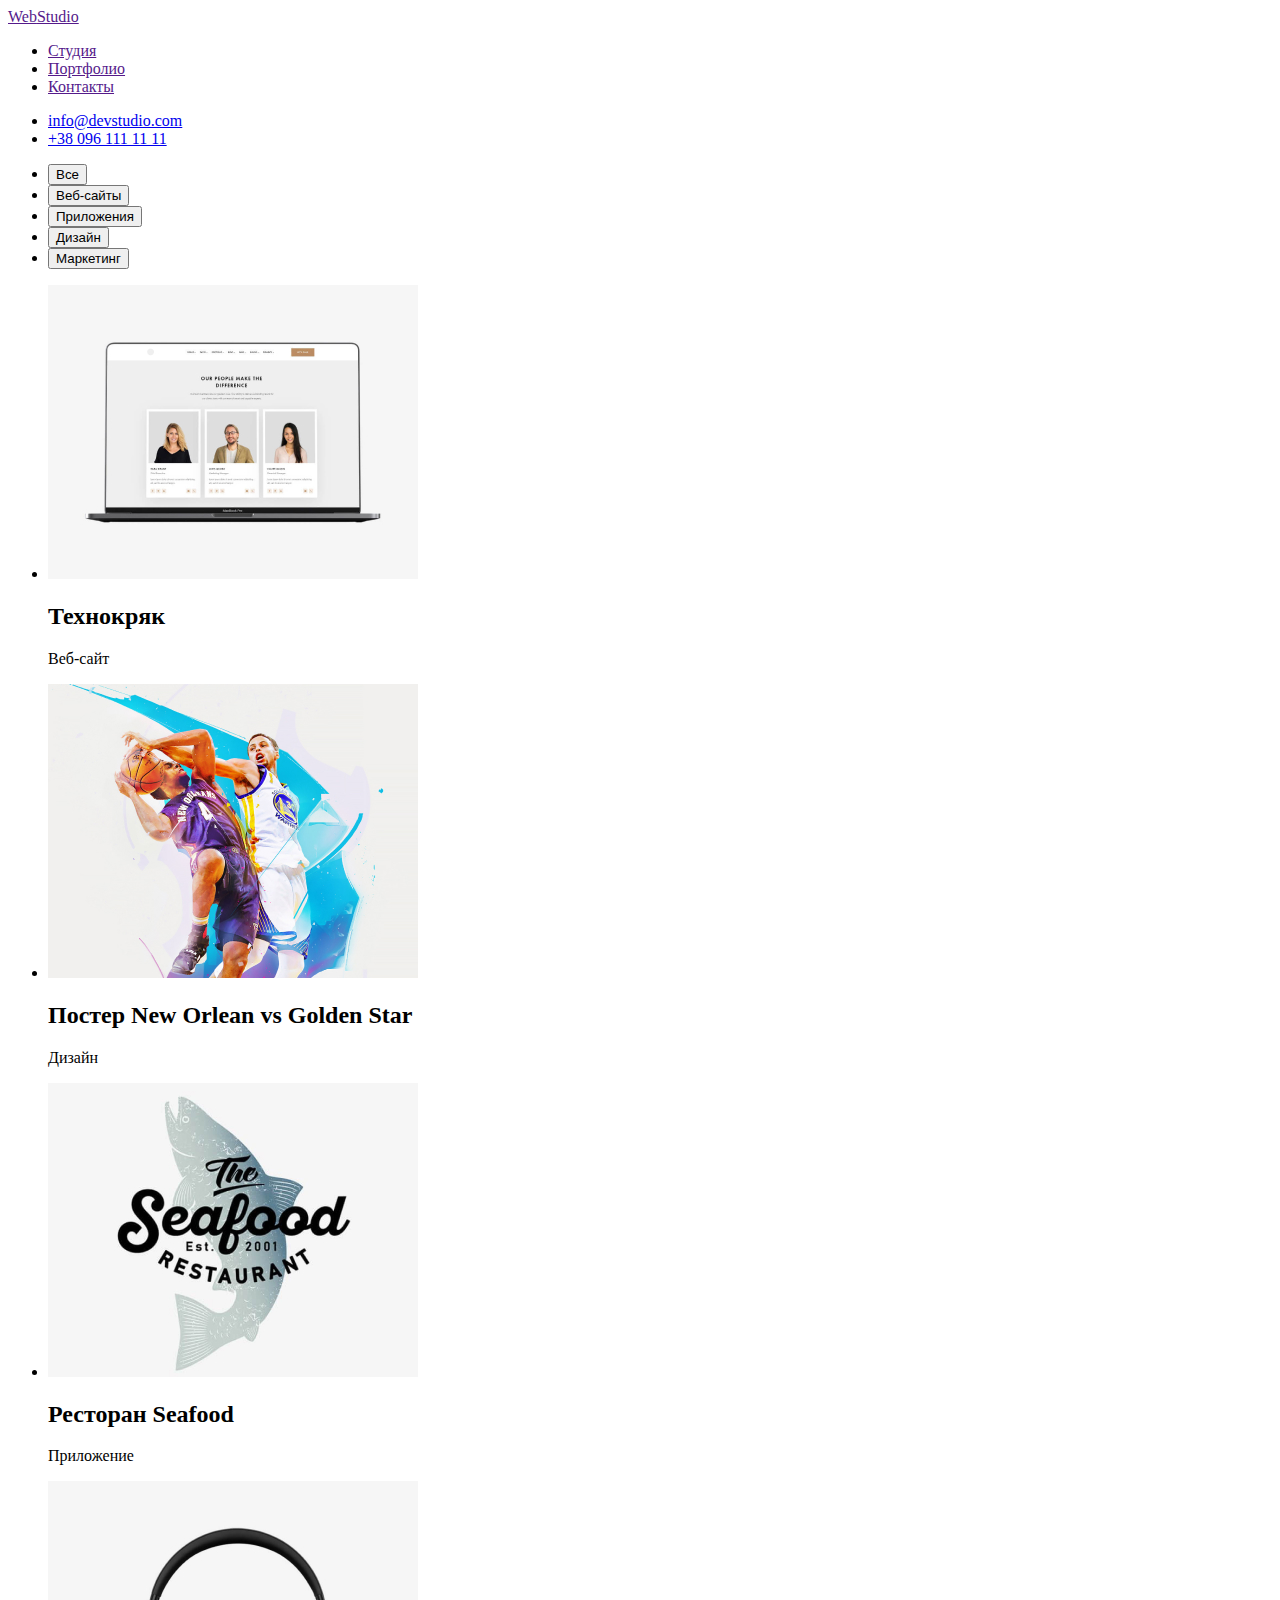
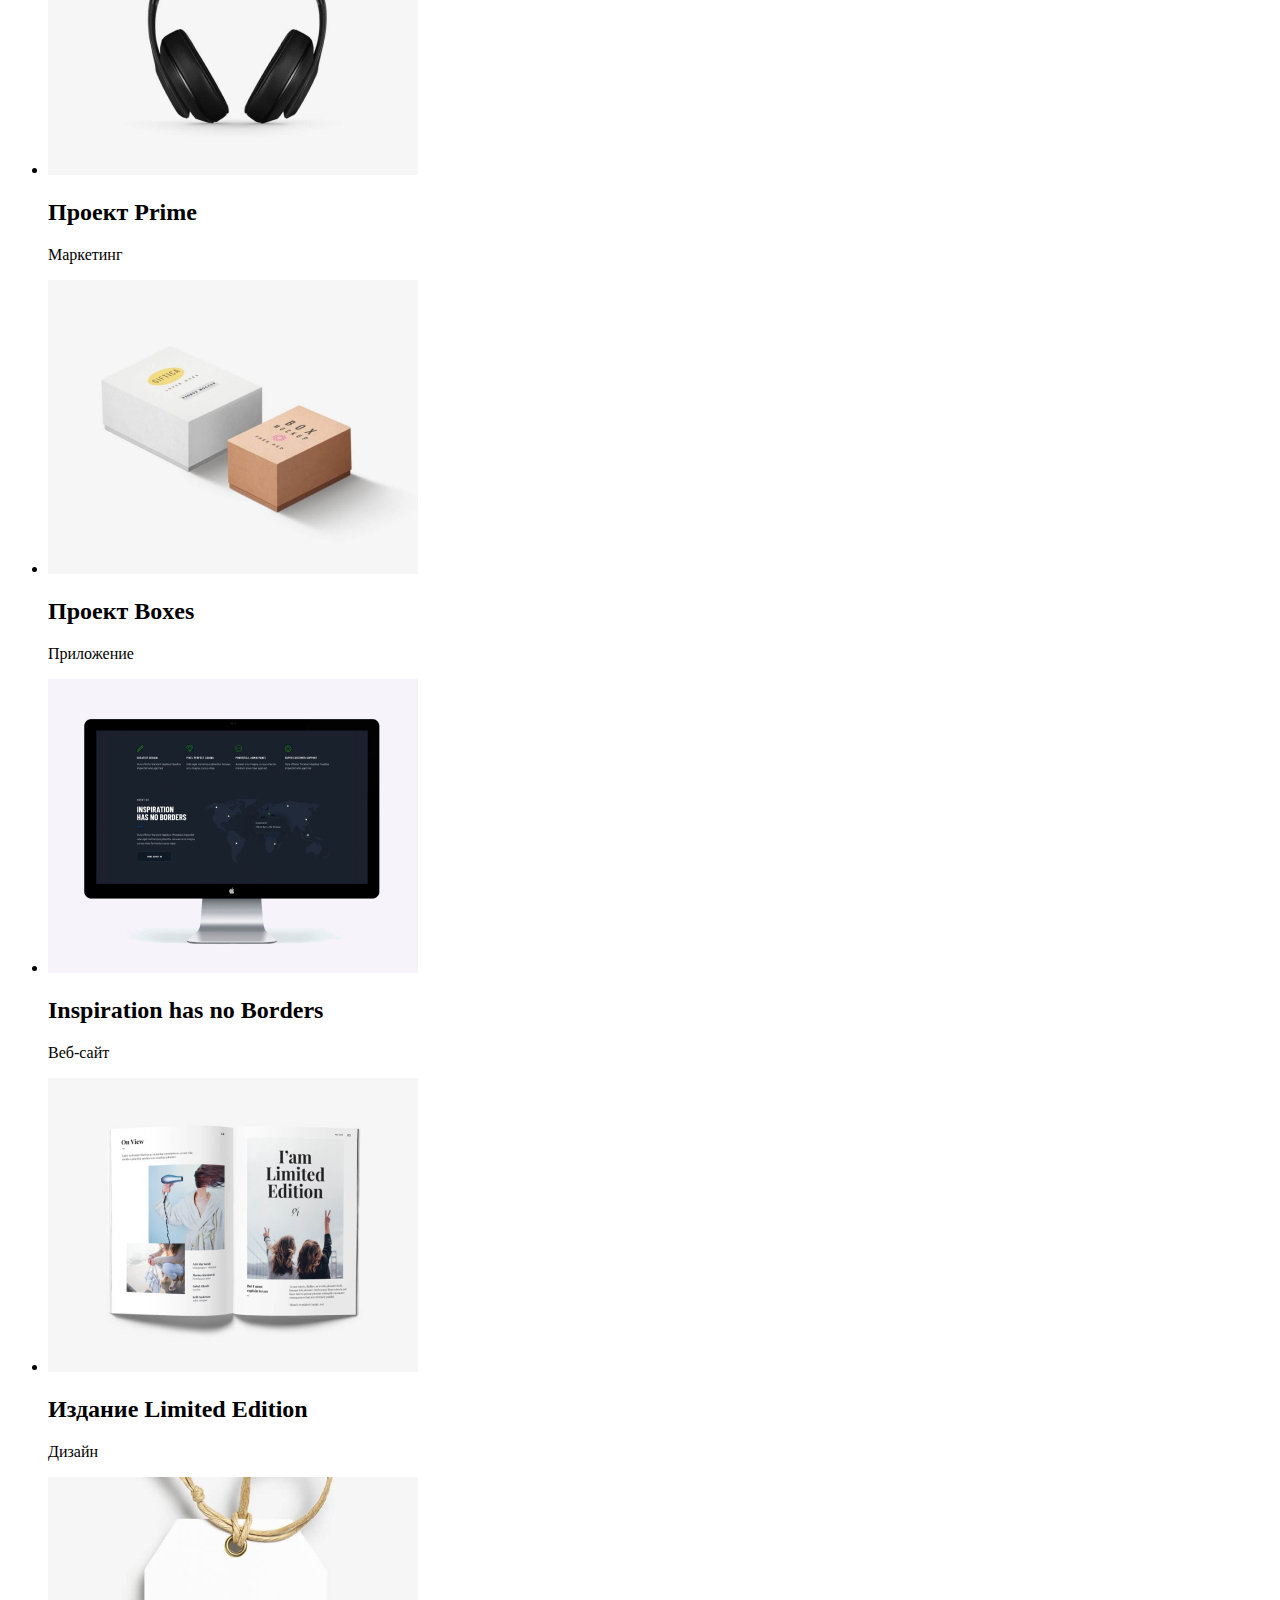
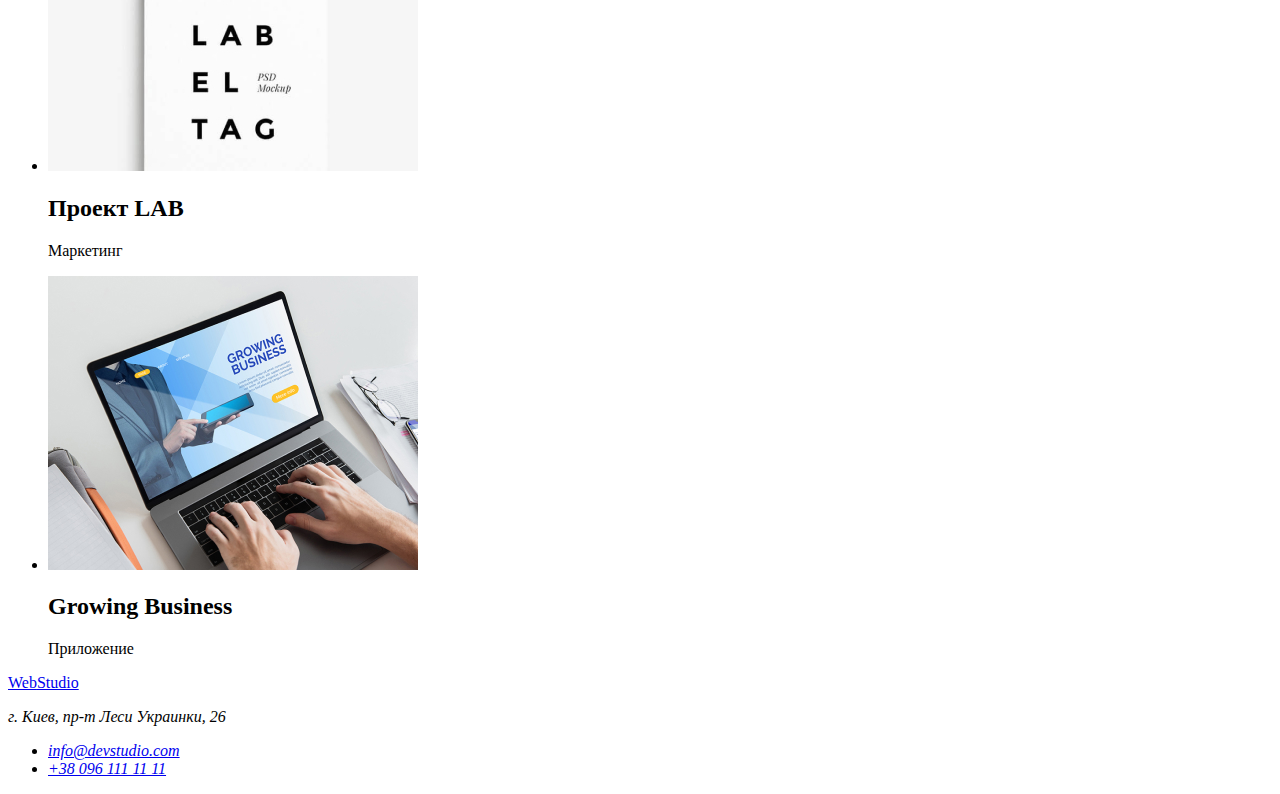
==== portfolio.html @ 60ad61e2 "first" ====
<!DOCTYPE html>
<html lang="en">
<head>
    <meta charset="UTF-8">
    <meta http-equiv="X-UA-Compatible" content="IE=edge">
    <meta name="viewport" content="width=device-width, initial-scale=1.0">
    <title>Document</title>
</head>
<main>
    <a class="logotype" href=""><span class="logotype-letters">Web</span>Studio</a>

    <!--Navigation panel-->
    <nav>
        <ul class="nav-list">
            <li><a class="stuio" href="">Студия</a></li>
            <li><a class="portfolio" href="">Портфолио</a></li>
            <li><a class="contacts" href="">Контакты</a></li>
        </ul>
    </nav>
        
        <ul>
            <li>
                 <a href="mailto:info@devstudio.com">info@devstudio.com</a>
            </li>
            <li>
                 <a href="tel:+380961111111">+38 096 111 11 11</a>
            </li>
        </ul>

        <section>
            <ul>
                <li>
                    <button type="button">Все</button>
                </li>

                <li>
                    <button type="button">Веб-сайты</button>
                </li>

                <li>
                    <button type="button">Приложения</button>
                </li>

                <li>
                    <button type="button">Дизайн</button>
                </li>

                <li>
                    <button type="button">Маркетинг</button>
                </li>
            </ul>
        </section>

        <section>
            <ul>
               <li>
                    <img src="./imiges/img.jpg" alt="" width="" >
                    <h2>Технокряк</h2>
                    <p>Веб-сайт</p>
               </li>
               <li>
                    <img src="./imiges/basketball.jpg" alt="" width="">
                    <h2>Постер New Orlean vs Golden Star</h2>
                    <p>Дизайн</p>
                </li>

                <li>
                    <img src="./imiges/seafood.jpg" alt="" width="">
                    <h2>Ресторан Seafood</h2>
                    <p>Приложение</p>
               </li>

               <li>
                    <img src="./imiges/prime.jpg" alt="" width="">
                    <h2>Проект Prime</h2>
                    <p>Маркетинг</p>
                </li>

                <li>
                    <img src="./imiges/boxes.jpg" alt="" width="">
                    <h2>Проект Boxes</h2>
                    <p>Приложение</p>
                </li>

                <li>
                    <img src="./imiges/no-borders.jpg" alt="" width="">
                    <h2>Inspiration has no Borders</h2>
                    <p>Веб-сайт</p>
                </li>

                <li>
                    <img src="./imiges/book.jpg" alt="" width="">
                    <h2>Издание Limited Edition</h2>
                    <p>Дизайн</p>
                </li>

                <li>
                    <img src="./imiges/lab.jpg" alt="" width="">
                    <h2>Проект LAB</h2>
                    <p>Маркетинг</p>
                </li>

                <li>
                    <img src="./imiges/notebook.jpg" alt="" width="">
                    <h2>Growing Business</h2>
                    <p>Приложение</p>
                </li>
            </ul>
        </section>
</main>
<footer>
    <a class="logotype" href="./Index.html"><span class="logotype-letters">Web</span>Studio</a>

    <address>
        <p> г. Киев, пр-т Леси Украинки, 26</p>
            
        <ul>
            <li> 
                <a href="mailto:info@devstudio.com">info@devstudio.com</a>
            </li>
            <li>
                <a href="tel:+380961111111">+38 096 111 11 11</a>
            </li>
        </ul>
    </address>
</footer>
</html>
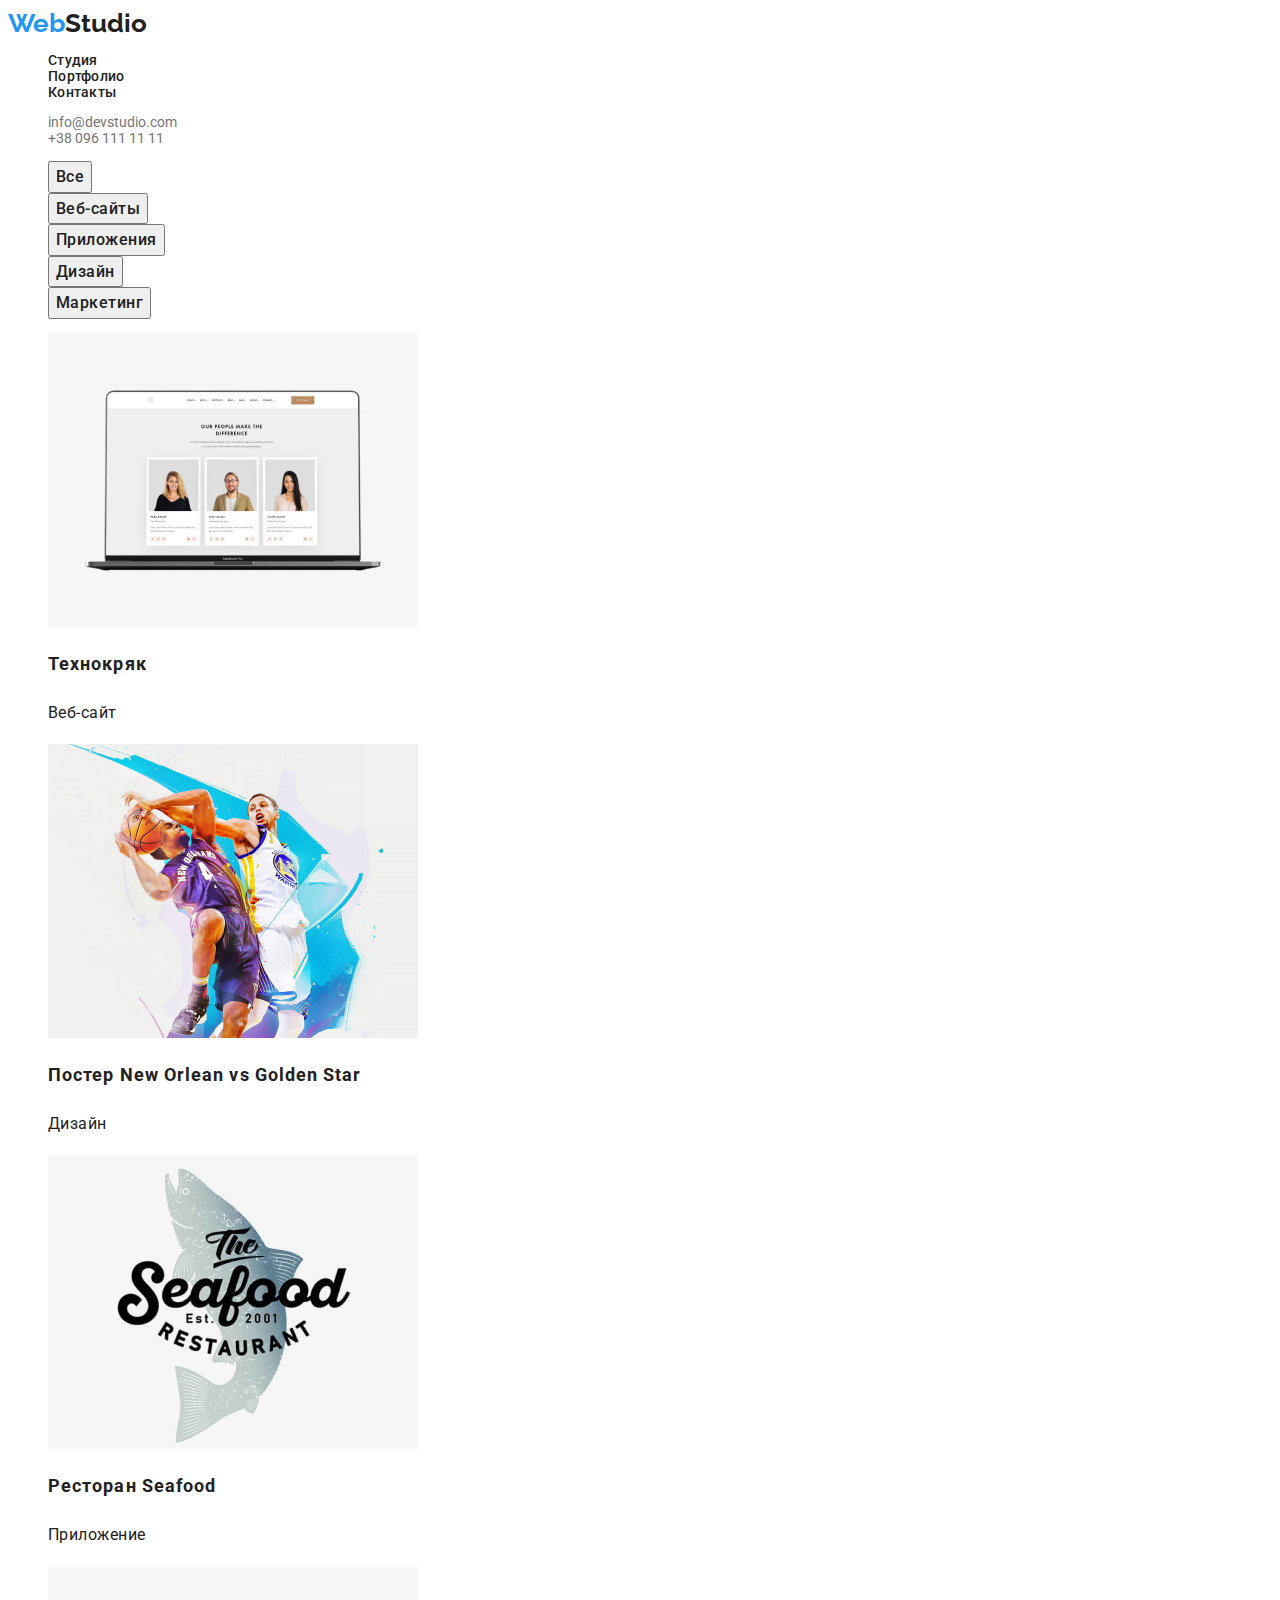
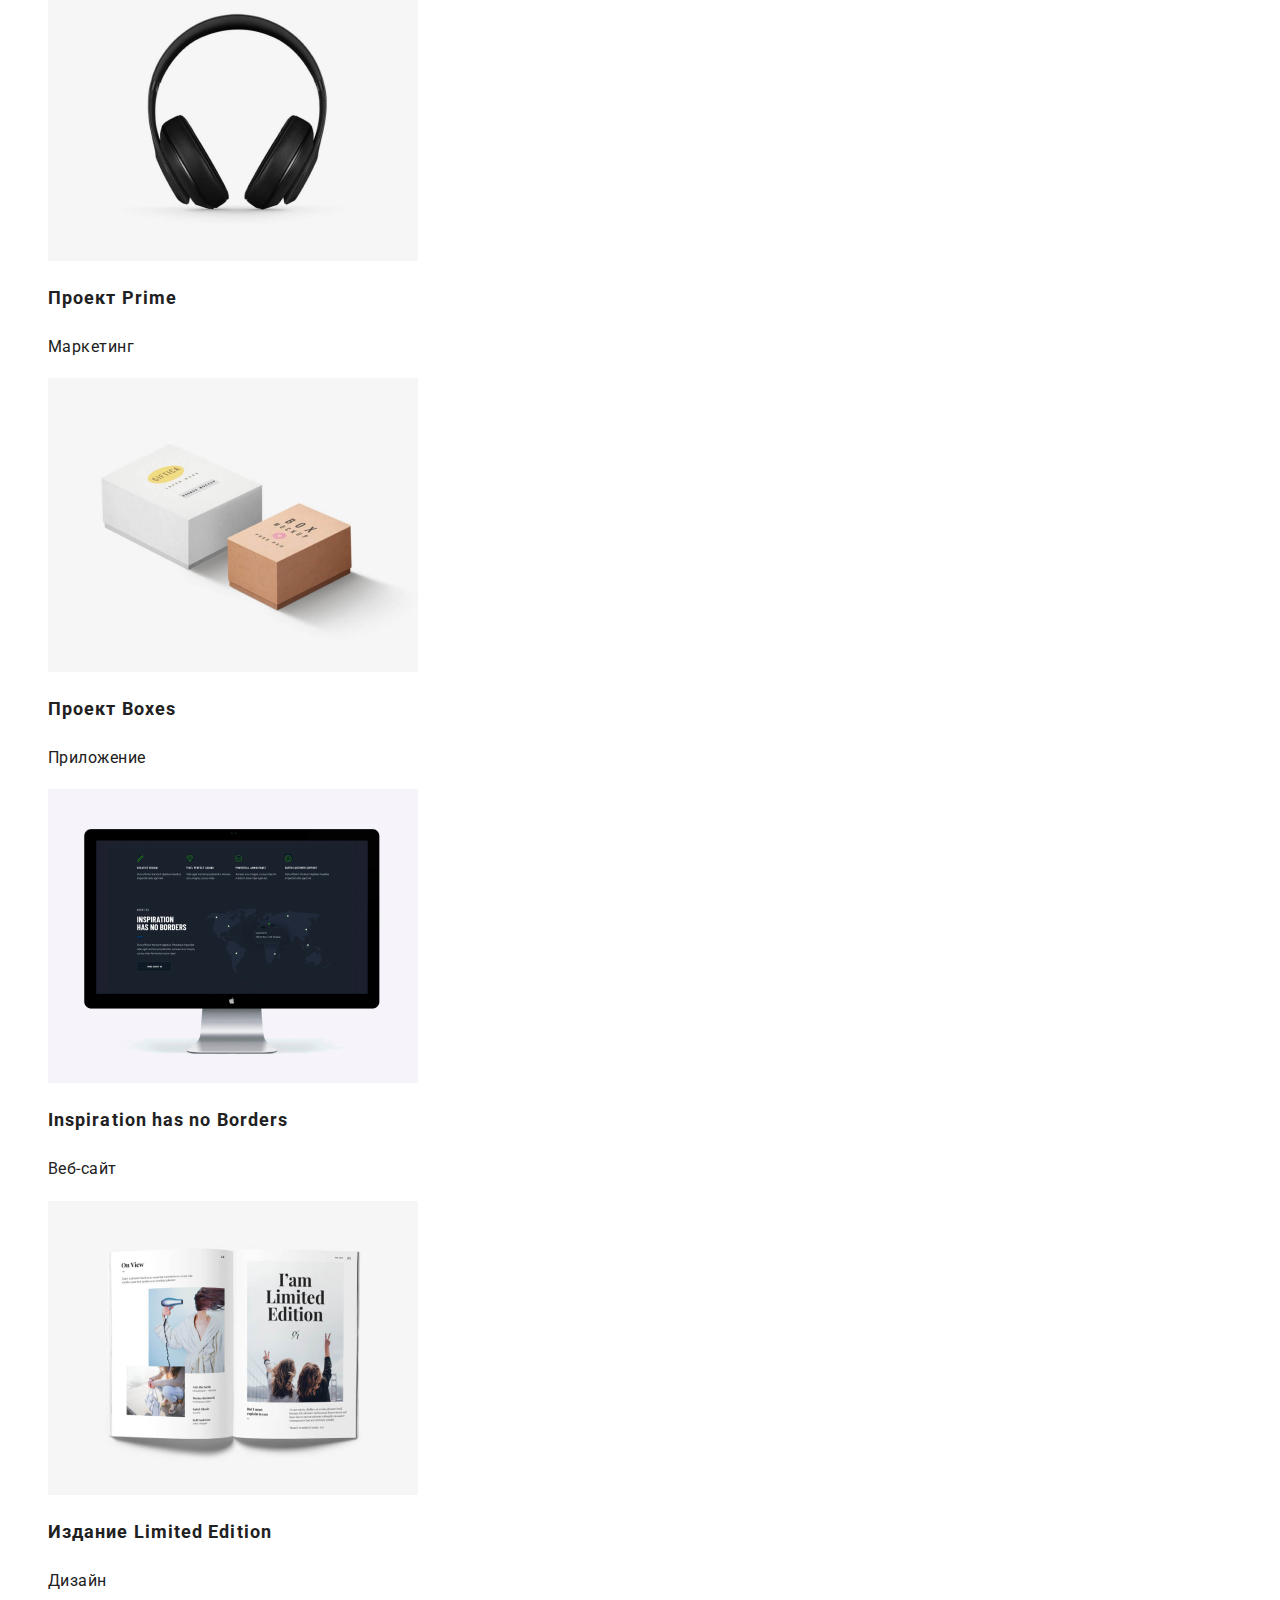
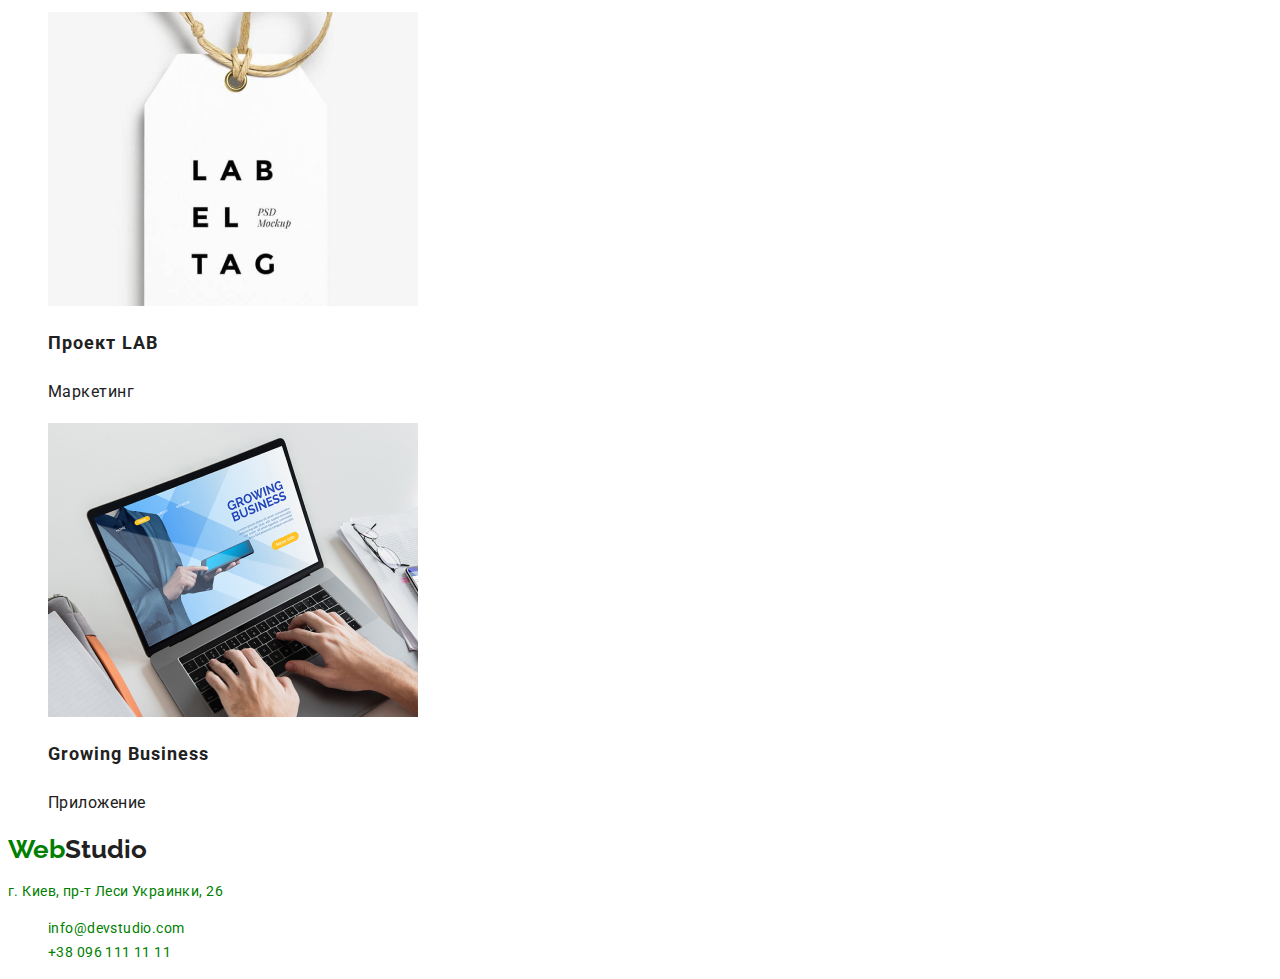
==== commit cd009dcb: "first" ====
--- a/portfolio.html
+++ b/portfolio.html
@@ -5,103 +5,114 @@
     <meta http-equiv="X-UA-Compatible" content="IE=edge">
     <meta name="viewport" content="width=device-width, initial-scale=1.0">
     <title>Document</title>
+    <link rel="preconnect" href="https://fonts.googleapis.com">
+    <link rel="preconnect" href="https://fonts.gstatic.com" crossorigin>
+    <link
+        href="https://fonts.googleapis.com/css2?family=Festive&family=Raleway:wght@700&family=Roboto:wght@400;500;900&display=swap"
+        rel="stylesheet">
+    <link rel="stylesheet" href="./css/styles.css">
 </head>
-<main>
-    <a class="logotype" href=""><span class="logotype-letters">Web</span>Studio</a>
-
-    <!--Navigation panel-->
-    <nav>
-        <ul class="nav-list">
-            <li><a class="stuio" href="">Студия</a></li>
-            <li><a class="portfolio" href="">Портфолио</a></li>
-            <li><a class="contacts" href="">Контакты</a></li>
-        </ul>
-    </nav>
-        
-        <ul>
+<body>
+    <header>
+    
+        <a class="logo-title link" href=""><span class="logo-letters-up">Web</span>Studio</a>
+    
+        <!--Navigation panel-->
+        <nav class="nav-list">
+            <ul class="list">
+                <li><a class="stuio link " href="./index.html">Студия</a></li>
+                <li><a class="portfolio link" href="./portfolio.html">Портфолио</a></li>
+                <li><a class="contacts link" href="">Контакты</a></li>
+            </ul>
+        </nav>
+    
+        <ul class="nav-link list">
             <li>
-                 <a href="mailto:info@devstudio.com">info@devstudio.com</a>
+                <a class="link" href="mailto:info@devstudio.com">info@devstudio.com</a>
             </li>
             <li>
-                 <a href="tel:+380961111111">+38 096 111 11 11</a>
+                <a class="link" href="tel:+380961111111">+38 096 111 11 11</a>
             </li>
         </ul>
+    
+    </header>
+<main>
 
-        <section>
-            <ul>
+        <section class="portfolio-button-list">
+            <ul class="list">
                 <li>
-                    <button type="button">Все</button>
+                    <button type="button" class="button">Все</button>
                 </li>
 
                 <li>
-                    <button type="button">Веб-сайты</button>
+                    <button type="button" class="button">Веб-сайты</button>
                 </li>
 
                 <li>
-                    <button type="button">Приложения</button>
+                    <button type="button" class="button">Приложения</button>
                 </li>
 
                 <li>
-                    <button type="button">Дизайн</button>
+                    <button type="button" class="button">Дизайн</button>
                 </li>
 
                 <li>
-                    <button type="button">Маркетинг</button>
+                    <button type="button" class="button">Маркетинг</button>
                 </li>
             </ul>
         </section>
 
-        <section>
-            <ul>
+        <section class="filter-section">
+            <ul class="list">
                <li>
-                    <img src="./imiges/img.jpg" alt="" width="" >
+                    <img src="./imiges/img.jpg" alt="страница сайта" width="370" >
                     <h2>Технокряк</h2>
                     <p>Веб-сайт</p>
                </li>
                <li>
-                    <img src="./imiges/basketball.jpg" alt="" width="">
+                    <img src="./imiges/basketball.jpg" alt="баскетбол" width="370">
                     <h2>Постер New Orlean vs Golden Star</h2>
                     <p>Дизайн</p>
                 </li>
 
                 <li>
-                    <img src="./imiges/seafood.jpg" alt="" width="">
+                    <img src="./imiges/seafood.jpg" alt="логотип ресторана" width="370">
                     <h2>Ресторан Seafood</h2>
                     <p>Приложение</p>
                </li>
 
                <li>
-                    <img src="./imiges/prime.jpg" alt="" width="">
+                    <img src="./imiges/prime.jpg" alt="наушники" width="370">
                     <h2>Проект Prime</h2>
                     <p>Маркетинг</p>
                 </li>
 
                 <li>
-                    <img src="./imiges/boxes.jpg" alt="" width="">
+                    <img src="./imiges/boxes.jpg" alt="коробки" width="370">
                     <h2>Проект Boxes</h2>
                     <p>Приложение</p>
                 </li>
 
                 <li>
-                    <img src="./imiges/no-borders.jpg" alt="" width="">
+                    <img src="./imiges/no-borders.jpg" alt="монитор" width="370">
                     <h2>Inspiration has no Borders</h2>
                     <p>Веб-сайт</p>
                 </li>
 
                 <li>
-                    <img src="./imiges/book.jpg" alt="" width="">
+                    <img src="./imiges/book.jpg" alt="книга" width="370">
                     <h2>Издание Limited Edition</h2>
                     <p>Дизайн</p>
                 </li>
 
                 <li>
-                    <img src="./imiges/lab.jpg" alt="" width="">
+                    <img src="./imiges/lab.jpg" alt="бирка" width="370">
                     <h2>Проект LAB</h2>
                     <p>Маркетинг</p>
                 </li>
 
                 <li>
-                    <img src="./imiges/notebook.jpg" alt="" width="">
+                    <img src="./imiges/notebook.jpg" alt="ноутбук" width="">
                     <h2>Growing Business</h2>
                     <p>Приложение</p>
                 </li>
@@ -109,19 +120,20 @@
         </section>
 </main>
 <footer>
-    <a class="logotype" href="./Index.html"><span class="logotype-letters">Web</span>Studio</a>
+    <a class="logo-title link" href="./Index.html"><span class="logo-letters-down">Web</span>Studio</a>
 
-    <address>
-        <p> г. Киев, пр-т Леси Украинки, 26</p>
-            
-        <ul>
-            <li> 
-                <a href="mailto:info@devstudio.com">info@devstudio.com</a>
-            </li>
-            <li>
-                <a href="tel:+380961111111">+38 096 111 11 11</a>
-            </li>
-        </ul>
-    </address>
+    <address class="address-font">
+    <p> г. Киев, пр-т Леси Украинки, 26</p>
+
+    <ul class="nav-link-down list">
+        <li>
+            <a class="link" href="mailto:info@devstudio.com">info@devstudio.com</a>
+        </li>
+        <li>
+            <a class="link" href="tel:+380961111111">+38 096 111 11 11</a>
+        </li>
+    </ul>
+</address>
 </footer>
+</body>
 </html>--- a/css/styles.css
+++ b/css/styles.css
@@ -0,0 +1,196 @@
+/* первичный цвет #212121 */
+/* вторичный текст #757575 */
+/* Цвет шрифта оглавления героя #FFFFFF */
+/* Фон выделения  #2196F3 */
+/* Фон хедера #FFFFFF */
+/* Фон первой секции #E5E5E5 */
+/* Фон второй секции  #F5F4FA */
+
+:root {
+  --primary-text-color: #212121;
+  --secondary-text-color: #757575;
+  --accent-color: #2196f3;
+  --white-text-color: #ffffff;
+  --temporary-text-color: green;
+}
+body {
+  color: var(--primary-text-color);
+  font-family: Roboto, sans-serif;
+  font-style: normal;
+  font-weight: 400;
+  font-size: 14px;
+  line-height: 1.14;
+}
+/*сброс точек списка*/
+.list {
+  list-style: none;
+}
+/*обнуление подчёркивания ссылок*/
+.link {
+  text-decoration: none;
+}
+
+/*характеристики шрифта логотипа*/
+.logo-title {
+  color: var(--primary-text-color);
+  font-family: Raleway, sans-serif;
+  font-style: normal;
+  font-weight: 700;
+  font-size: 26px;
+  line-height: 1.2;
+}
+/*назначение цвета первых букв логотипа сверху*/
+.logo-letters-up {
+  color: var(--accent-color);
+}
+
+/*панель навигации*/
+.nav-list .link {
+  color: var(--primary-text-color);
+
+  font-weight: 500;
+  font-size: 14px;
+  line-height: 1.14;
+  letter-spacing: 0.02em;
+}
+
+.nav-list .link:hover,
+.nav-list .link:focus {
+  color: var(--accent-color);
+}
+/*панель ссылок хедера*/
+.nav-link .link {
+  color: var(--secondary-text-color);
+}
+.nav-link .link:hover,
+.nav-link .link:focus {
+  color: var(--accent-color);
+}
+
+/*оглавление героя*/
+.hero .hero-title {
+  color: var(--temporary-text-color);
+  font-weight: 900;
+  font-size: 44px;
+  line-height: 1.4;
+  text-align: center;
+  letter-spacing: 0.06em;
+  text-transform: uppercase;
+}
+
+.hero-button {
+  cursor: pointer;
+}
+
+.hero-button {
+  background-color: var(--accent-color);
+  color: var(--white-text-color);
+  font-weight: 700;
+  font-size: 16px;
+  line-height: 1.87;
+}
+
+.work-list h2 {
+  font-weight: 700;
+  font-size: 36px;
+  line-height: 1.17;
+  text-align: center;
+  letter-spacing: 0.03em;
+}
+
+.skills h3 {
+  font-weight: 700;
+  font-size: 14px;
+  line-height: 1.14;
+  letter-spacing: 0.03em;
+  text-transform: uppercase;
+}
+
+.skills p {
+  color: var(--secondary-text-color);
+  font-weight: 400;
+  font-size: 14px;
+  line-height: 1.7;
+  letter-spacing: 0.03em;
+}
+
+.team h2 {
+  font-weight: 700;
+  font-size: 36px;
+  line-height: 1.17;
+  text-align: center;
+  letter-spacing: 0.03em;
+}
+
+.team .list h3 {
+  font-weight: 500;
+  font-size: 16px;
+  line-height: 1.2;
+  letter-spacing: 0.03em;
+}
+.team .list p {
+  color: var(--secondary-text-color);
+  font-weight: 400;
+  font-size: 16px;
+  line-height: 1.2;
+  letter-spacing: 0.03em;
+}
+
+/*назначение цвета первых букв логотипа снизу. Временно зелёный*/
+.logo-title .logo-letters-down {
+  color: var(--temporary-text-color);
+}
+
+/*назначение характеристик строке адреса*/
+.address-font p {
+  color: var(--temporary-text-color);
+  font-style: normal;
+  font-size: 14px;
+  line-height: 1.7;
+  letter-spacing: 0.03em;
+}
+
+.nav-link-down a {
+  text-decoration: none;
+  list-style: none;
+  font-style: normal;
+  font-size: 14px;
+  line-height: 1.7;
+  letter-spacing: 0.03em;
+  /*color: rgba(255, 255, 255, 0.6);*/
+  color: var(--temporary-text-color);
+}
+/*-------portfolio.html---------*/
+.portfolio-button-list .button {
+  color: var(--primary-text-color);
+  font-family: Roboto;
+  font-style: normal;
+  font-weight: 500;
+  font-size: 16px;
+  line-height: 1.6;
+  letter-spacing: 0.03em;
+}
+
+.portfolio-button-list .button:hover,
+.portfolio-button-list .button:focus {
+  background-color: var(--accent-color);
+  color: var(--white-text-color);
+}
+
+.portfolio-button-list .button {
+  cursor: pointer;
+}
+
+.filter-section h2 {
+  font-weight: 700;
+  font-size: 18px;
+  line-height: 2;
+  letter-spacing: 0.06em;
+}
+
+.filter-section p {
+  font-weight: 400;
+  font-size: 16px;
+  line-height: 1.9;
+  letter-spacing: 0.03em;
+}
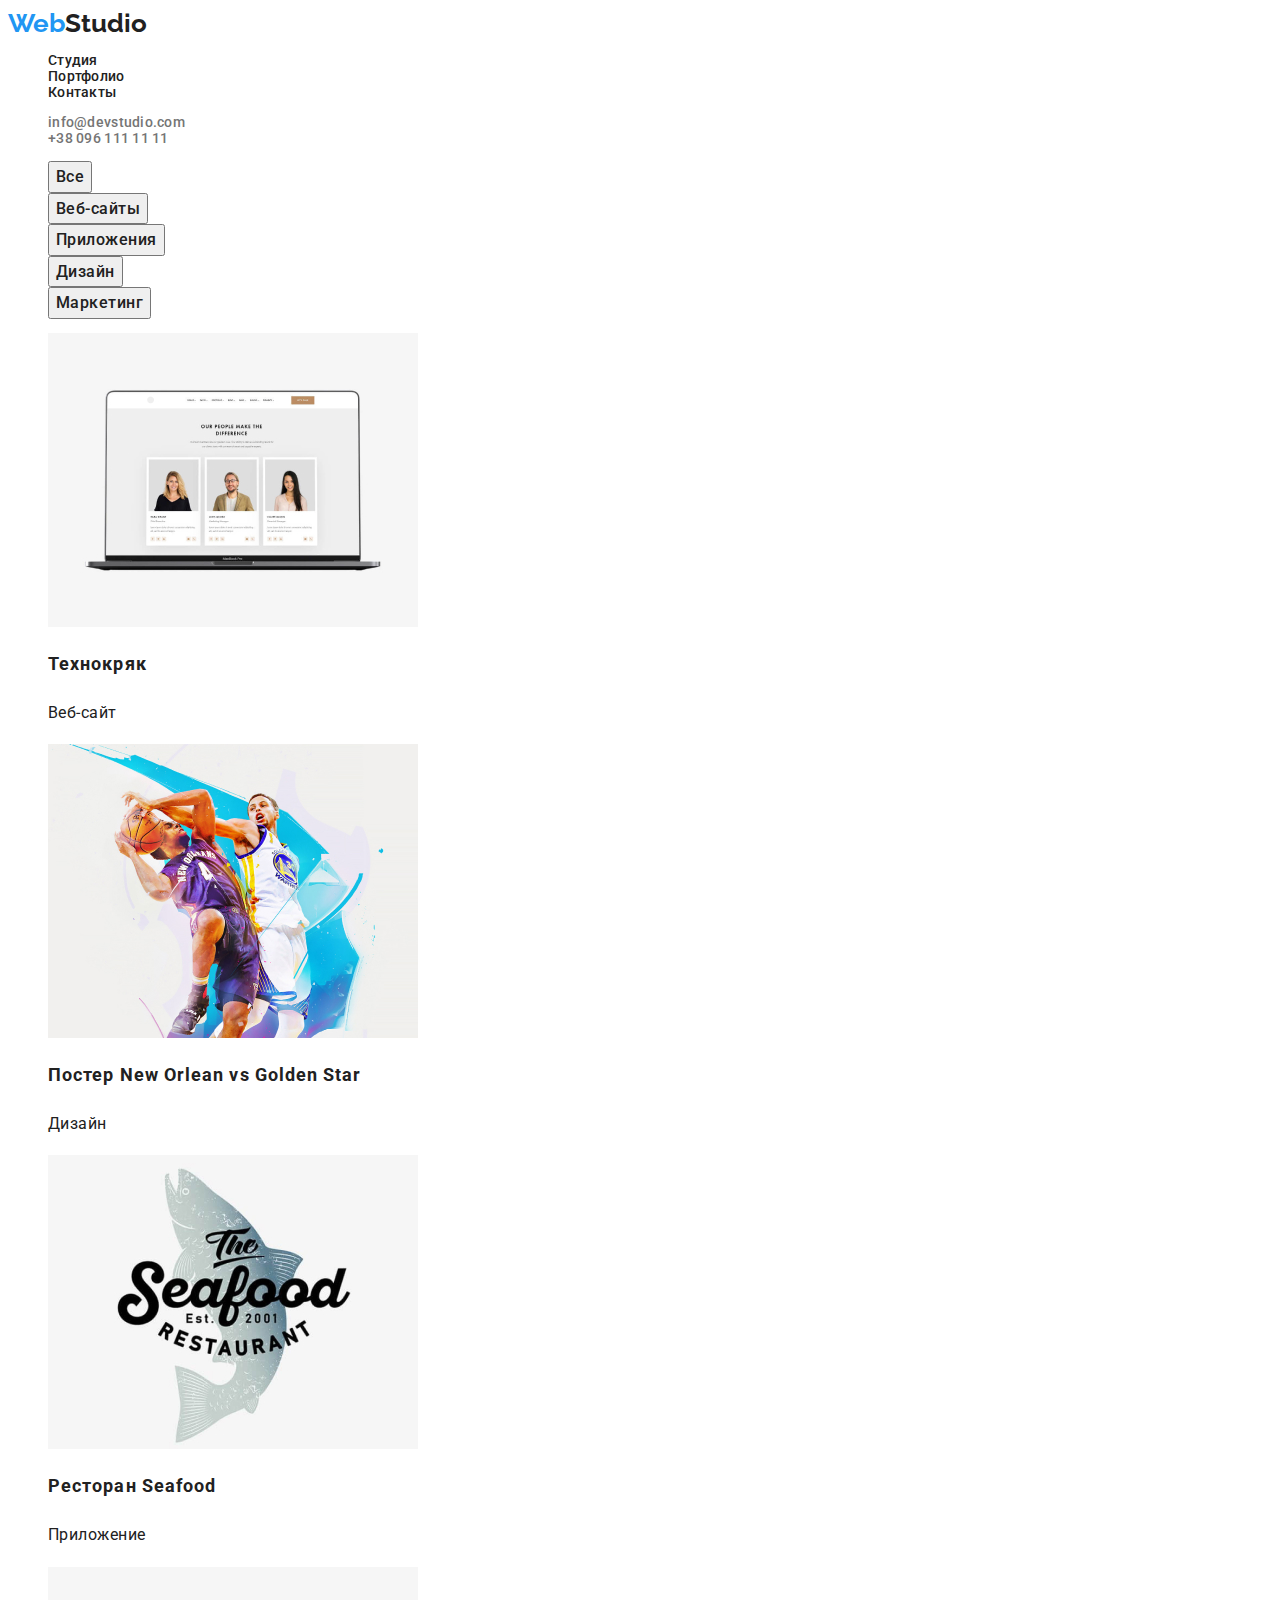
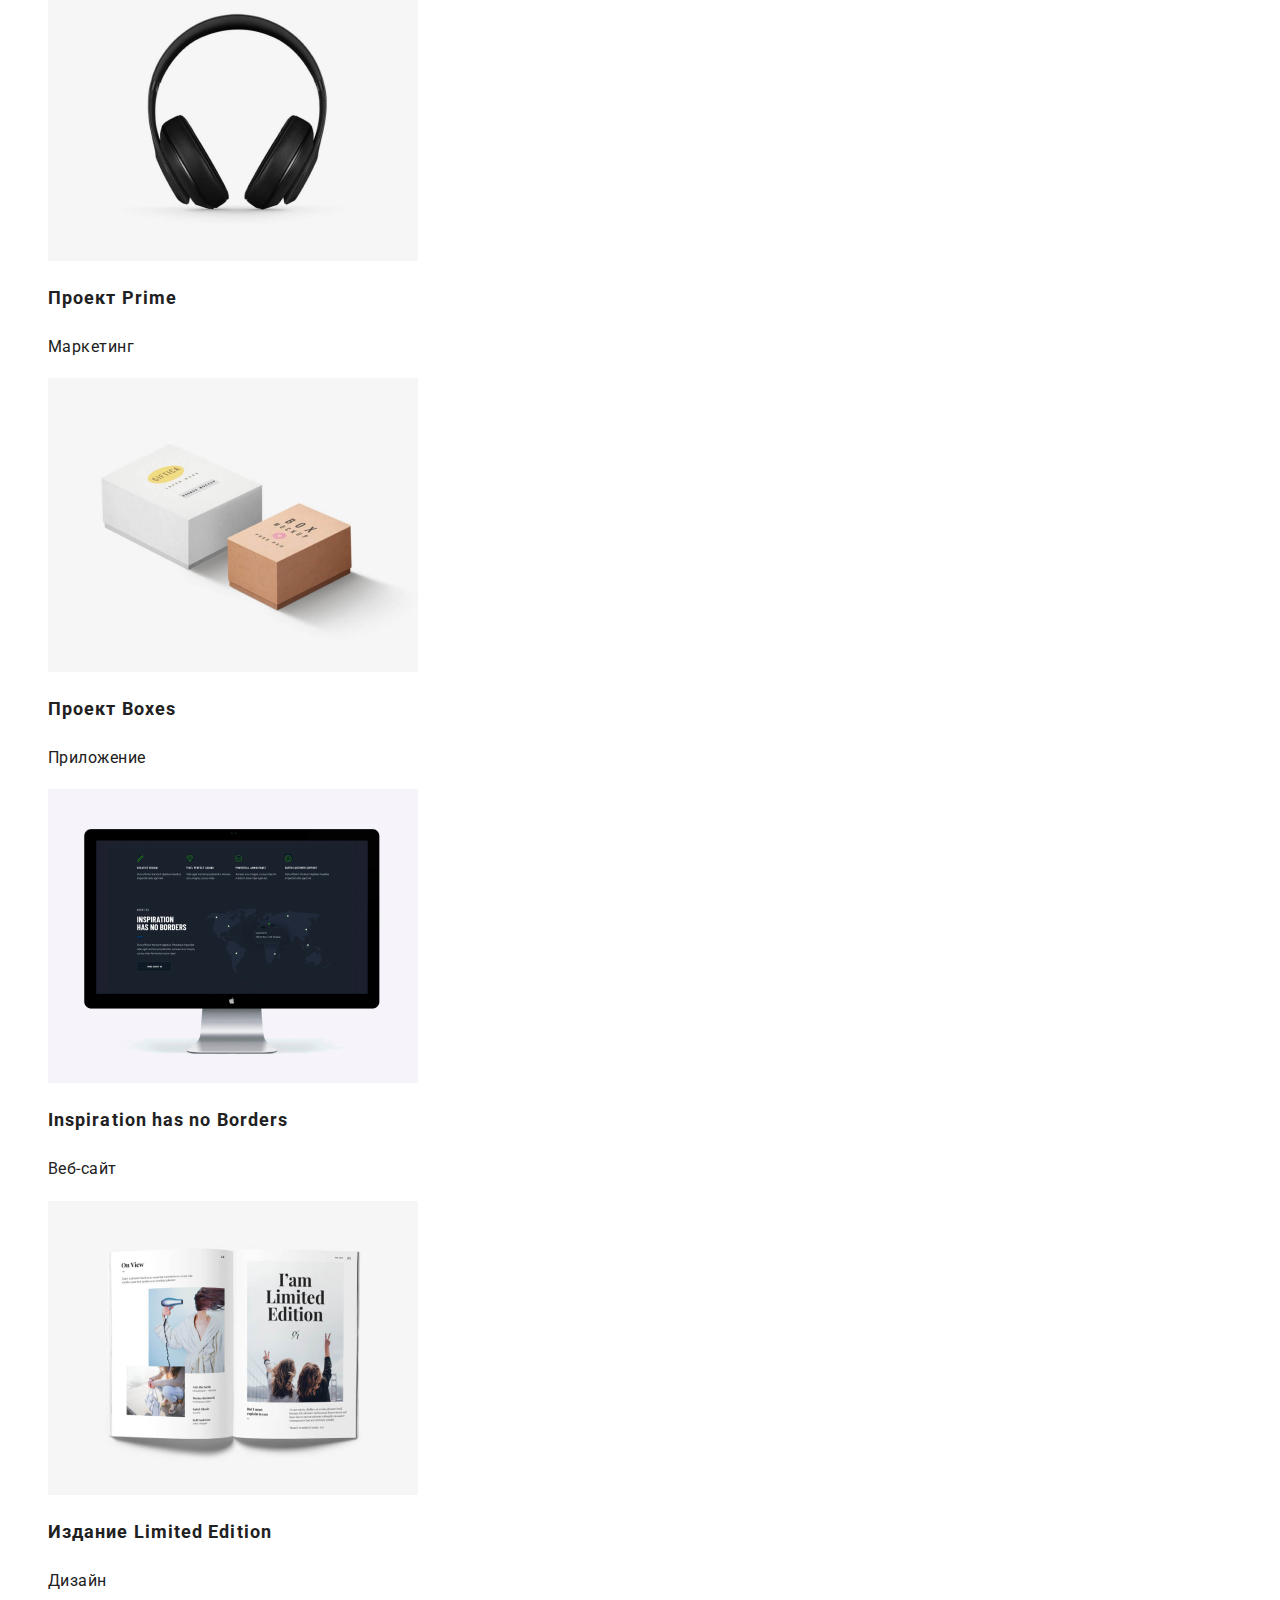
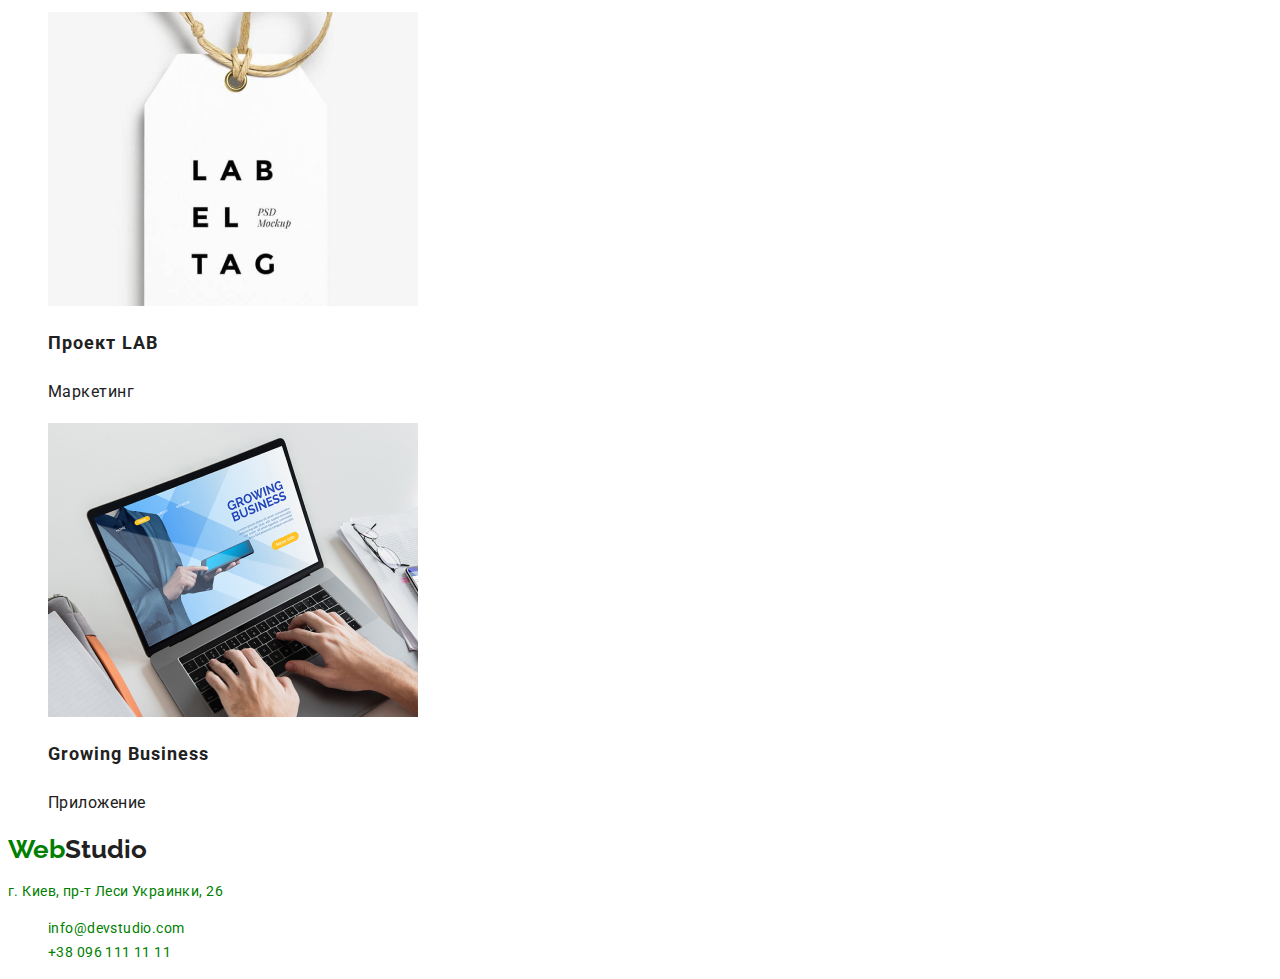
==== commit ce61dc38: "fix-2" ====
--- a/portfolio.html
+++ b/portfolio.html
@@ -7,8 +7,7 @@
     <title>Document</title>
     <link rel="preconnect" href="https://fonts.googleapis.com">
     <link rel="preconnect" href="https://fonts.gstatic.com" crossorigin>
-    <link
-        href="https://fonts.googleapis.com/css2?family=Festive&family=Raleway:wght@700&family=Roboto:wght@400;500;900&display=swap"
+    <link href="https://fonts.googleapis.com/css2?family=Raleway:wght@700&family=Roboto:wght@400;500;700;900&display=swap"
         rel="stylesheet">
     <link rel="stylesheet" href="./css/styles.css">
 </head>
@@ -38,83 +37,82 @@
     </header>
 <main>
 
-        <section class="portfolio-button-list">
-            <ul class="list">
+        <section class="filter-section">
+
+            <ul class="filter-section-list list">
                 <li>
                     <button type="button" class="button">Все</button>
                 </li>
-
+            
                 <li>
                     <button type="button" class="button">Веб-сайты</button>
                 </li>
-
+            
                 <li>
                     <button type="button" class="button">Приложения</button>
                 </li>
-
+            
                 <li>
                     <button type="button" class="button">Дизайн</button>
                 </li>
-
+            
                 <li>
                     <button type="button" class="button">Маркетинг</button>
                 </li>
             </ul>
-        </section>
 
-        <section class="filter-section">
-            <ul class="list">
+            <ul class="potfolio-list list">
                <li>
                     <img src="./imiges/img.jpg" alt="страница сайта" width="370" >
-                    <h2>Технокряк</h2>
-                    <p>Веб-сайт</p>
+                    <h2 class="potfolio-list-title">Технокряк</h2>
+                    <p class="potfolio-list-paragraph">Веб-сайт</p>
                </li>
                <li>
                     <img src="./imiges/basketball.jpg" alt="баскетбол" width="370">
-                    <h2>Постер New Orlean vs Golden Star</h2>
-                    <p>Дизайн</p>
+                    <h2 class="potfolio-list-title">Постер New Orlean vs Golden Star</h2>
+                    <p class="potfolio-list-paragraph">Дизайн</p>
                 </li>
 
                 <li>
                     <img src="./imiges/seafood.jpg" alt="логотип ресторана" width="370">
-                    <h2>Ресторан Seafood</h2>
-                    <p>Приложение</p>
+                    <h2 class="potfolio-list-title">Ресторан Seafood</h2>
+                    <p class="potfolio-list-paragraph">Приложение</p>
                </li>
 
                <li>
                     <img src="./imiges/prime.jpg" alt="наушники" width="370">
-                    <h2>Проект Prime</h2>
-                    <p>Маркетинг</p>
+                    <h2 class="potfolio-list-title">Проект Prime</h2>
+                    <p class="potfolio-list-paragraph">Маркетинг</p>
                 </li>
 
                 <li>
                     <img src="./imiges/boxes.jpg" alt="коробки" width="370">
-                    <h2>Проект Boxes</h2>
-                    <p>Приложение</p>
+                    <h2 class="potfolio-list-title">Проект Boxes</h2>
+                    <p class="potfolio-list-paragraph">Приложение</p>
                 </li>
 
                 <li>
                     <img src="./imiges/no-borders.jpg" alt="монитор" width="370">
-                    <h2>Inspiration has no Borders</h2>
-                    <p>Веб-сайт</p>
+                    <h2 class="potfolio-list-title">Inspiration has no Borders</h2>
+                    <p class="potfolio-list-paragraph">Веб-сайт</p>
                 </li>
 
                 <li>
                     <img src="./imiges/book.jpg" alt="книга" width="370">
-                    <h2>Издание Limited Edition</h2>
-                    <p>Дизайн</p>
+                    <h2 class="potfolio-list-title">Издание Limited Edition</h2>
+                    <p class="potfolio-list-paragraph">Дизайн</p>
                 </li>
 
                 <li>
                     <img src="./imiges/lab.jpg" alt="бирка" width="370">
-                    <h2>Проект LAB</h2>
-                    <p>Маркетинг</p>
+                    <h2 class="potfolio-list-title">Проект LAB</h2>
+                    <p class="potfolio-list-paragraph">Маркетинг</p>
                 </li>
 
                 <li>
                     <img src="./imiges/notebook.jpg" alt="ноутбук" width="">
-                    <h2>Growing Business</h2>
-                    <p>Приложение</p>
+                    <h2 class="potfolio-list-title">Growing Business</h2>
+                    <p class="potfolio-list-paragraph">Приложение</p>
                 </li>
             </ul>
         </section>
--- a/css/styles.css
+++ b/css/styles.css
@@ -10,8 +10,7 @@
   --primary-text-color: #212121;
   --secondary-text-color: #757575;
   --accent-color: #2196f3;
-  --white-text-color: #ffffff;
-  --temporary-text-color: green;
+  --white-text-color: green;
 }
 body {
   color: var(--primary-text-color);
@@ -61,6 +60,10 @@
 /*панель ссылок хедера*/
 .nav-link .link {
   color: var(--secondary-text-color);
+  font-weight: 500;
+  font-size: 14px;
+  line-height: 1.14;
+  letter-spacing: 0.02em;
 }
 .nav-link .link:hover,
 .nav-link .link:focus {
@@ -69,7 +72,7 @@
 
 /*оглавление героя*/
 .hero .hero-title {
-  color: var(--temporary-text-color);
+  color: var(--white-text-color);
   font-weight: 900;
   font-size: 44px;
   line-height: 1.4;
@@ -84,13 +87,13 @@
 
 .hero-button {
   background-color: var(--accent-color);
-  color: var(--white-text-color);
+  color: #ffffff;
   font-weight: 700;
   font-size: 16px;
   line-height: 1.87;
 }
 
-.work-list h2 {
+.work-list-section .title {
   font-weight: 700;
   font-size: 36px;
   line-height: 1.17;
@@ -98,7 +101,7 @@
   letter-spacing: 0.03em;
 }
 
-.skills h3 {
+.skills-list .skills-list-title {
   font-weight: 700;
   font-size: 14px;
   line-height: 1.14;
@@ -106,7 +109,7 @@
   text-transform: uppercase;
 }
 
-.skills p {
+.skills-list .skills-list-paragraph {
   color: var(--secondary-text-color);
   font-weight: 400;
   font-size: 14px;
@@ -114,7 +117,7 @@
   letter-spacing: 0.03em;
 }
 
-.team h2 {
+.team .team-title {
   font-weight: 700;
   font-size: 36px;
   line-height: 1.17;
@@ -122,13 +125,13 @@
   letter-spacing: 0.03em;
 }
 
-.team .list h3 {
+.team-list .team-list-title {
   font-weight: 500;
   font-size: 16px;
   line-height: 1.2;
   letter-spacing: 0.03em;
 }
-.team .list p {
+.team-list .team-list-paragraph {
   color: var(--secondary-text-color);
   font-weight: 400;
   font-size: 16px;
@@ -138,12 +141,12 @@
 
 /*назначение цвета первых букв логотипа снизу. Временно зелёный*/
 .logo-title .logo-letters-down {
-  color: var(--temporary-text-color);
+  color: var(--white-text-color);
 }
 
 /*назначение характеристик строке адреса*/
 .address-font p {
-  color: var(--temporary-text-color);
+  color: var(--white-text-color);
   font-style: normal;
   font-size: 14px;
   line-height: 1.7;
@@ -158,10 +161,10 @@
   line-height: 1.7;
   letter-spacing: 0.03em;
   /*color: rgba(255, 255, 255, 0.6);*/
-  color: var(--temporary-text-color);
+  color: var(--white-text-color);
 }
 /*-------portfolio.html---------*/
-.portfolio-button-list .button {
+.filter-section-list .button {
   color: var(--primary-text-color);
   font-family: Roboto;
   font-style: normal;
@@ -171,25 +174,24 @@
   letter-spacing: 0.03em;
 }
 
-.portfolio-button-list .button:hover,
-.portfolio-button-list .button:focus {
+.filter-section-list .button:hover,
+.filter-section-list .button:focus {
   background-color: var(--accent-color);
-  color: var(--white-text-color);
+  color: #ffffff;
 }
 
-.portfolio-button-list .button {
+.filter-section-list .button {
   cursor: pointer;
 }
 
-.filter-section h2 {
+.filter-section .potfolio-list-title {
   font-weight: 700;
   font-size: 18px;
   line-height: 2;
   letter-spacing: 0.06em;
 }
 
-.filter-section p {
-  font-weight: 400;
+.filter-section .potfolio-list-paragraph {
   font-size: 16px;
   line-height: 1.9;
   letter-spacing: 0.03em;
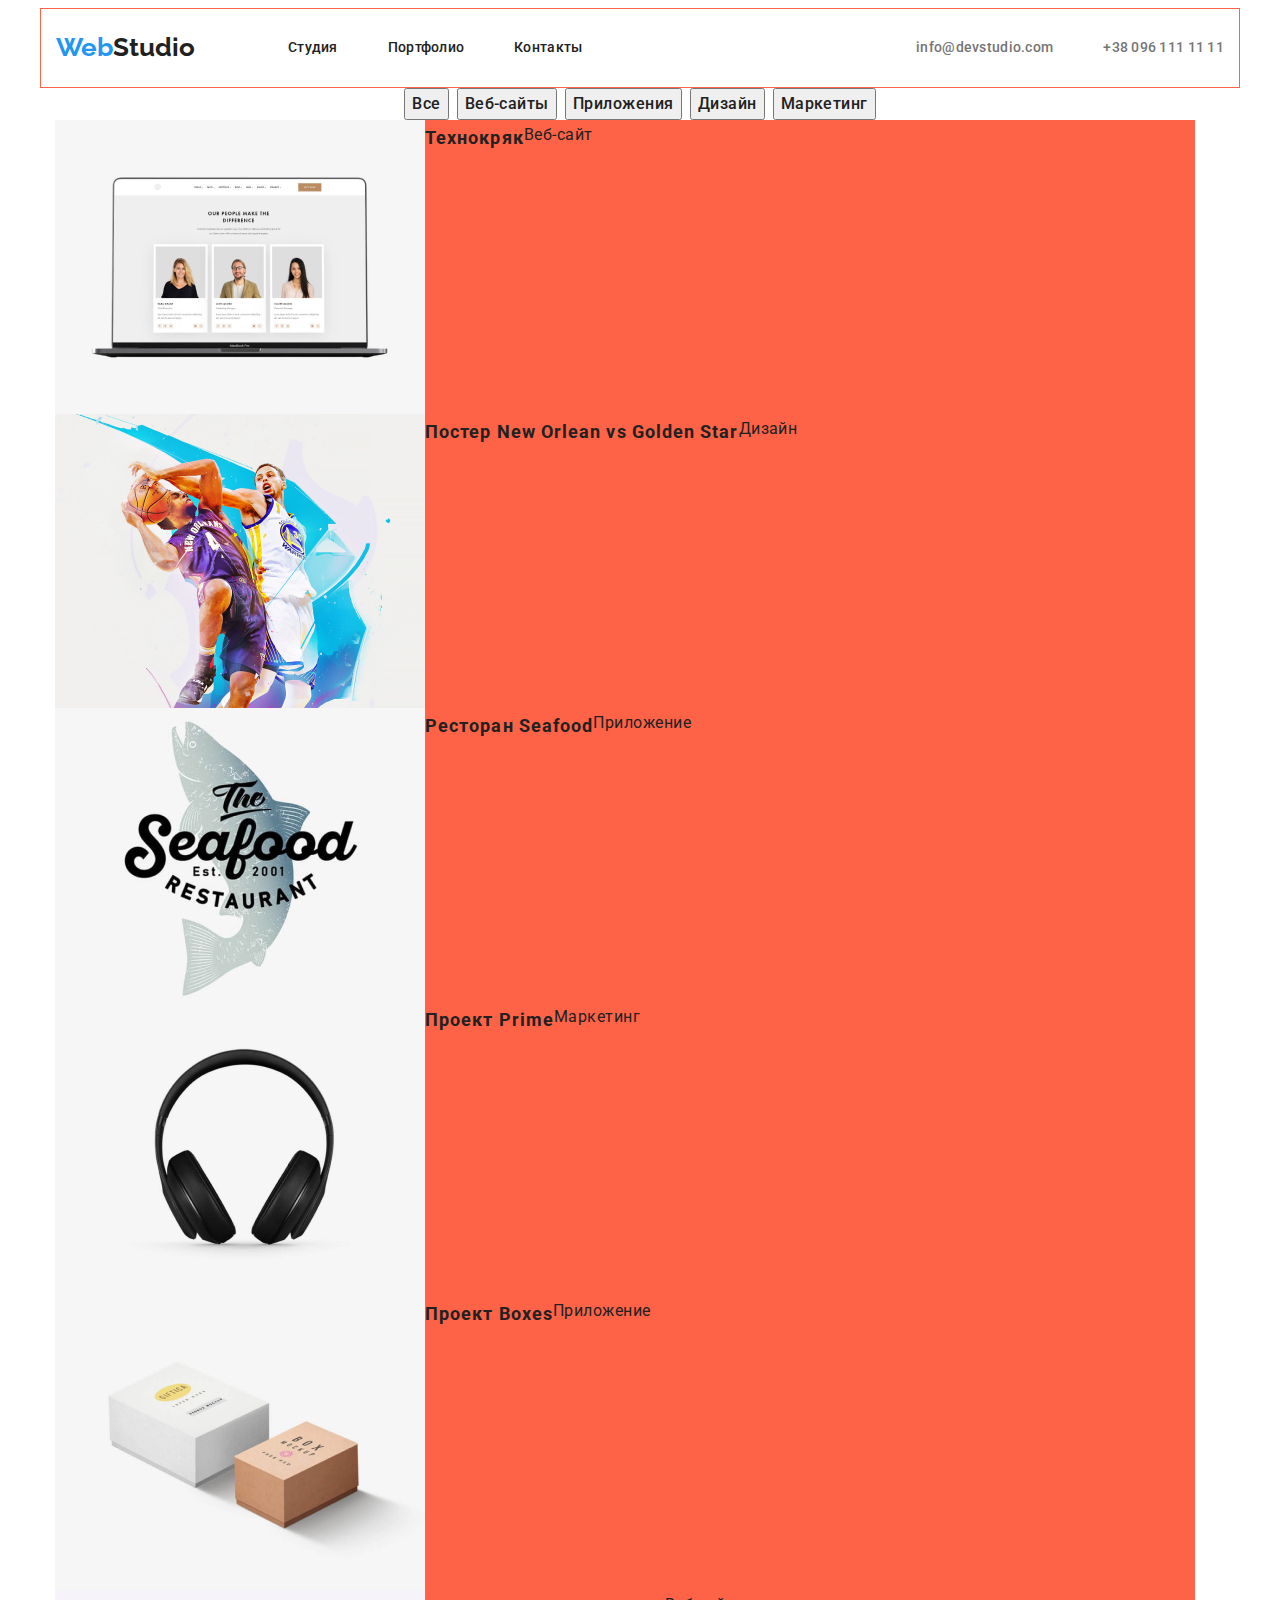
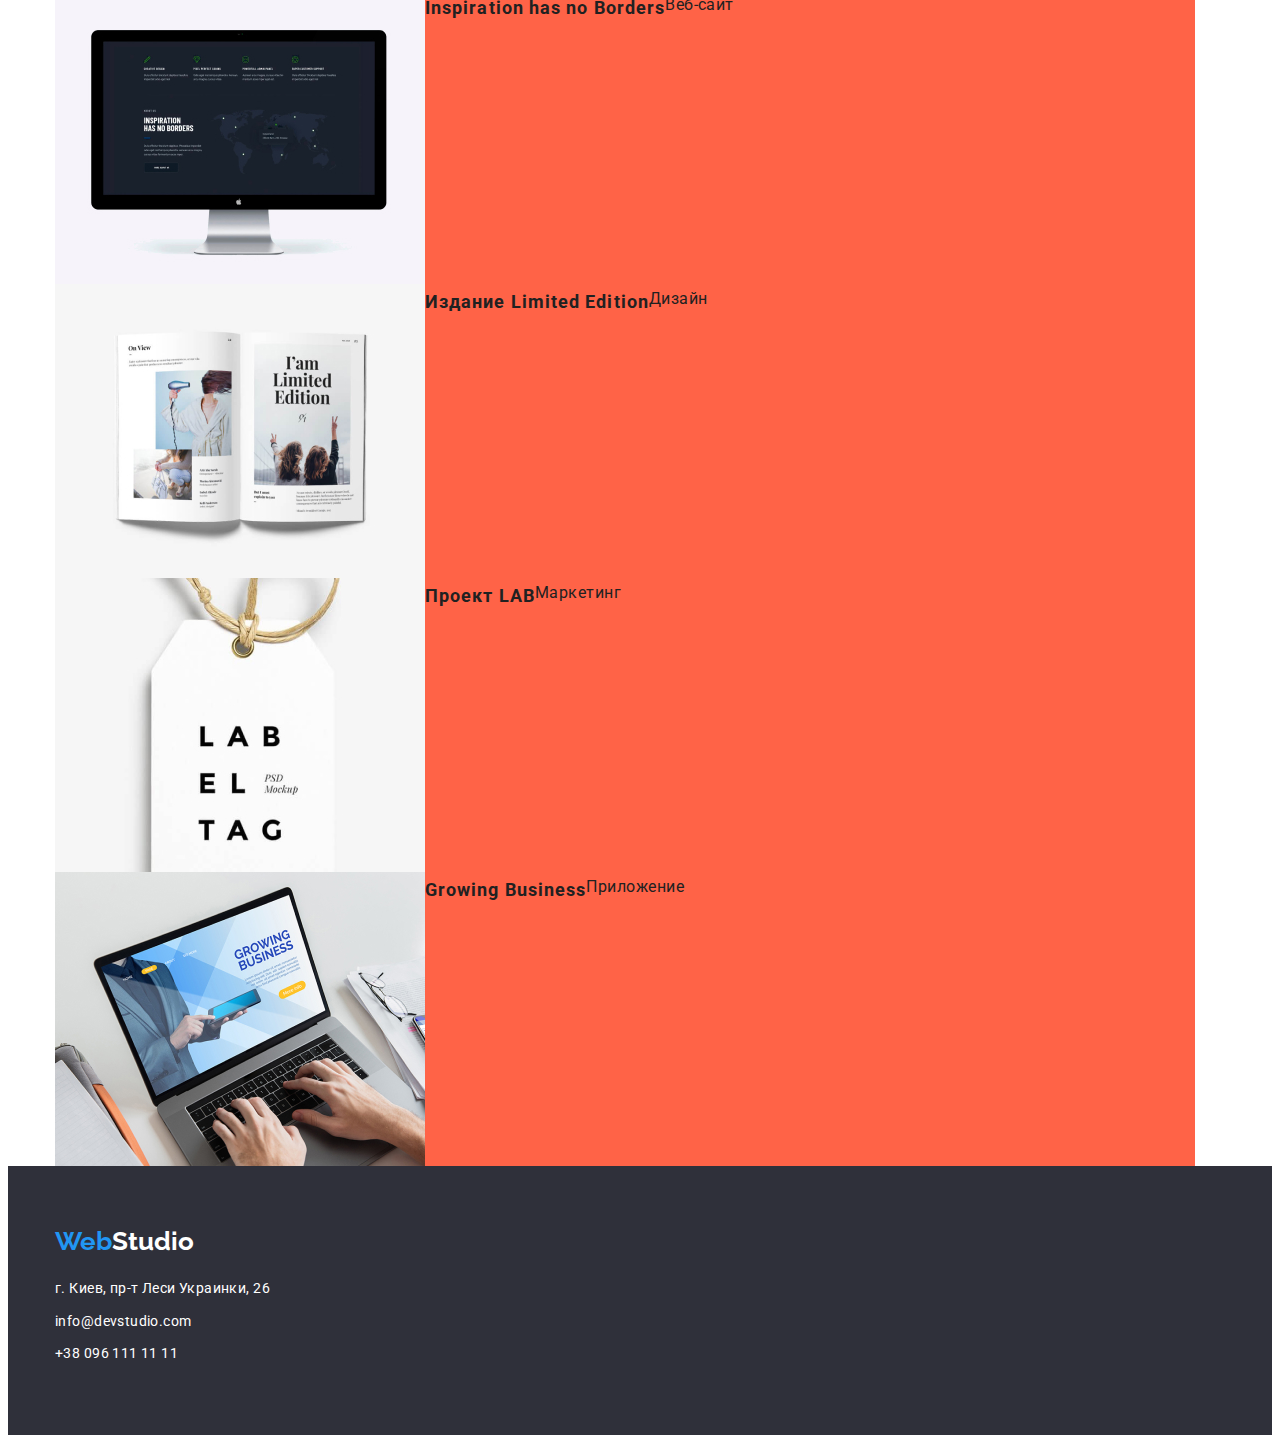
==== commit 70a4a861: "last" ====
--- a/portfolio.html
+++ b/portfolio.html
@@ -9,128 +9,136 @@
     <link rel="preconnect" href="https://fonts.gstatic.com" crossorigin>
     <link href="https://fonts.googleapis.com/css2?family=Raleway:wght@700&family=Roboto:wght@400;500;700;900&display=swap"
         rel="stylesheet">
+        <link rel="stylesheet" href="https://cdnjs.cloudflare.com/ajax/libs/modern-normalize/1.1.0/modern-normalize.min.css"
+            integrity="sha512-wpPYUAdjBVSE4KJnH1VR1HeZfpl1ub8YT/NKx4PuQ5NmX2tKuGu6U/JRp5y+Y8XG2tV+wKQpNHVUX03MfMFn9Q=="
+            crossorigin="anonymous" referrerpolicy="no-referrer" />
     <link rel="stylesheet" href="./css/styles.css">
 </head>
 <body>
     <header>
-    
-        <a class="logo-title link" href=""><span class="logo-letters-up">Web</span>Studio</a>
-    
+    <div class="container header-container">
+        <div class="connect-header-logo">
+            <a class="logo-title-up link" href=""><span class="logo-letters-up">Web</span>Studio</a>
+        </div>
         <!--Navigation panel-->
         <nav class="nav-list">
-            <ul class="list">
-                <li><a class="stuio link " href="./index.html">Студия</a></li>
-                <li><a class="portfolio link" href="./portfolio.html">Портфолио</a></li>
-                <li><a class="contacts link" href="">Контакты</a></li>
+            <ul class="header-list list">
+                <li class="header-item"><a class="stuio link " href="./index.html">Студия</a></li>
+                <li class="header-item"><a class="portfolio link" href="./portfolio.html">Портфолио</a></li>
+                <li class="header-item"><a class="contacts link" href="">Контакты</a></li>
             </ul>
         </nav>
     
         <ul class="nav-link list">
-            <li>
-                <a class="link" href="mailto:info@devstudio.com">info@devstudio.com</a>
+            <li class="item">
+                <a class="item link" href="mailto:info@devstudio.com">info@devstudio.com</a>
             </li>
-            <li>
+            <li class="item">
                 <a class="link" href="tel:+380961111111">+38 096 111 11 11</a>
             </li>
         </ul>
-    
+    </div>
     </header>
 <main>
 
         <section class="filter-section">
-
+            <div class="filter-container container">
             <ul class="filter-section-list list">
-                <li>
+                <li class="item">
                     <button type="button" class="button">Все</button>
                 </li>
             
-                <li>
+                <li class="item">
                     <button type="button" class="button">Веб-сайты</button>
                 </li>
             
-                <li>
+                <li class="item">
                     <button type="button" class="button">Приложения</button>
                 </li>
             
-                <li>
+                <li class="item">
                     <button type="button" class="button">Дизайн</button>
                 </li>
             
-                <li>
+                <li class="item">
                     <button type="button" class="button">Маркетинг</button>
                 </li>
             </ul>
 
-            <ul class="potfolio-list list">
-               <li>
+            <ul class="portfolio-list list">
+               <li class="portfolio-list-item">
                     <img src="./imiges/img.jpg" alt="страница сайта" width="370" >
-                    <h2 class="potfolio-list-title">Технокряк</h2>
-                    <p class="potfolio-list-paragraph">Веб-сайт</p>
+                    <h2 class="portfolio-list-title">Технокряк</h2>
+                    <p class="portfolio-list-paragraph">Веб-сайт</p>
                </li>
-               <li>
+                <li class="portfolio-list-item">
                     <img src="./imiges/basketball.jpg" alt="баскетбол" width="370">
-                    <h2 class="potfolio-list-title">Постер New Orlean vs Golden Star</h2>
-                    <p class="potfolio-list-paragraph">Дизайн</p>
+                    <h2 class="portfolio-list-title">Постер New Orlean vs Golden Star</h2>
+                    <p class="portfolio-list-paragraph">Дизайн</p>
+                </li>
+                <li class="portfolio-list-item">
+                    <img src="./imiges/seafood.jpg" alt="логотип ресторана" width="370">
+                    <h2 class="portfolio-list-title">Ресторан Seafood</h2>
+                    <p class="portfolio-list-paragraph">Приложение</p>
+               </li>
+
+               <li class="portfolio-list-item">
+                    <img src="./imiges/prime.jpg" alt="наушники" width="370">
+                    <h2 class="portfolio-list-title">Проект Prime</h2>
+                    <p class="portfolio-list-paragraph">Маркетинг</p>
                 </li>
 
-                <li>
-                    <img src="./imiges/seafood.jpg" alt="логотип ресторана" width="370">
-                    <h2 class="potfolio-list-title">Ресторан Seafood</h2>
-                    <p class="potfolio-list-paragraph">Приложение</p>
-               </li>
-
-               <li>
-                    <img src="./imiges/prime.jpg" alt="наушники" width="370">
-                    <h2 class="potfolio-list-title">Проект Prime</h2>
-                    <p class="potfolio-list-paragraph">Маркетинг</p>
+                <li class="portfolio-list-item">
+                    <img src="./imiges/boxes.jpg" alt="коробки" width="370">
+                    <h2 class="portfolio-list-title">Проект Boxes</h2>
+                    <p class="portfolio-list-paragraph">Приложение</p>
                 </li>
 
-                <li>
-                    <img src="./imiges/boxes.jpg" alt="коробки" width="370">
-                    <h2 class="potfolio-list-title">Проект Boxes</h2>
-                    <p class="potfolio-list-paragraph">Приложение</p>
+                <li class="portfolio-list-item">
+                    <img src="./imiges/no-borders.jpg" alt="монитор" width="370">
+                    <h2 class="portfolio-list-title">Inspiration has no Borders</h2>
+                    <p class="portfolio-list-paragraph">Веб-сайт</p>
                 </li>
 
-                <li>
-                    <img src="./imiges/no-borders.jpg" alt="монитор" width="370">
-                    <h2 class="potfolio-list-title">Inspiration has no Borders</h2>
-                    <p class="potfolio-list-paragraph">Веб-сайт</p>
+                <li class="portfolio-list-item">
+                    <img src="./imiges/book.jpg" alt="книга" width="370">
+                    <h2 class="portfolio-list-title">Издание Limited Edition</h2>
+                    <p class="portfolio-list-paragraph">Дизайн</p>
                 </li>
 
-                <li>
-                    <img src="./imiges/book.jpg" alt="книга" width="370">
-                    <h2 class="potfolio-list-title">Издание Limited Edition</h2>
-                    <p class="potfolio-list-paragraph">Дизайн</p>
+                <li class="portfolio-list-item">
+                    <img src="./imiges/lab.jpg" alt="бирка" width="370">
+                    <h2 class="portfolio-list-title">Проект LAB</h2>
+                    <p class="portfolio-list-paragraph">Маркетинг</p>
                 </li>
 
-                <li>
-                    <img src="./imiges/lab.jpg" alt="бирка" width="370">
-                    <h2 class="potfolio-list-title">Проект LAB</h2>
-                    <p class="potfolio-list-paragraph">Маркетинг</p>
-                </li>
-
-                <li>
+                <li class="portfolio-list-item">
                     <img src="./imiges/notebook.jpg" alt="ноутбук" width="">
-                    <h2 class="potfolio-list-title">Growing Business</h2>
-                    <p class="potfolio-list-paragraph">Приложение</p>
+                    <h2 class="portfolio-list-title">Growing Business</h2>
+                    <p class="portfolio-list-paragraph">Приложение</p>
                 </li>
             </ul>
+            </div>
         </section>
 </main>
-<footer>
-    <a class="logo-title link" href="./Index.html"><span class="logo-letters-down">Web</span>Studio</a>
-
-    <address class="address-font">
-    <p> г. Киев, пр-т Леси Украинки, 26</p>
-
-    <ul class="nav-link-down list">
-        <li>
-            <a class="link" href="mailto:info@devstudio.com">info@devstudio.com</a>
-        </li>
-        <li>
-            <a class="link" href="tel:+380961111111">+38 096 111 11 11</a>
-        </li>
-    </ul>
+<footer class="footer">
+    <div class="footer-container container">
+        <div class="logo-footer">
+            <a class="logo-title-down link" href="./Index.html"><span class="logo-letters-down">Web</span>Studio</a>
+        </div>
+        <address class="address-font">
+            <p class="address-footer"> г. Киев, пр-т Леси Украинки, 26</p>
+    
+            <ul class="nav-link-down list">
+                <li class="item">
+                    <a class="link" href="mailto:info@devstudio.com">info@devstudio.com</a>
+                </li>
+                <li class="item">
+                    <a class="link" href="tel:+380961111111">+38 096 111 11 11</a>
+                </li>
+            </ul>
+        </address>
+    </div>
 </address>
 </footer>
 </body>
--- a/css/styles.css
+++ b/css/styles.css
@@ -6,11 +6,49 @@
 /* Фон первой секции #E5E5E5 */
 /* Фон второй секции  #F5F4FA */
 
+*,
+*::before,
+*::after {
+  box-sizing: border-box;
+}
+
+p,
+h1,
+h2,
+h3,
+h4,
+h5,
+h6 {
+  margin: 0;
+}
+
+ul {
+  margin: 0;
+  padding: 0;
+}
+
+.container {
+  width: 1200px;
+  padding-left: 15px;
+  padding-right: 15px;
+  margin: 0 auto;
+}
+
+.header-container {
+  display: flex;
+  align-items: center;
+  height: 80px;
+  border: 1px solid tomato;
+}
+
 :root {
   --primary-text-color: #212121;
   --secondary-text-color: #757575;
   --accent-color: #2196f3;
-  --white-text-color: green;
+  --white-text-color: #ffffff;
+  --header-bg-color: #ffffff;
+  --footer-bg-color: #2f303a;
+  --section-bg-color: #f5f4fa;
 }
 body {
   color: var(--primary-text-color);
@@ -29,8 +67,113 @@
   text-decoration: none;
 }
 
+.header {
+  background-color: var(--header-bg-color);
+}
+.header-list {
+  display: flex;
+}
+.nav-link {
+  display: flex;
+  margin-left: auto;
+}
+
+.connect-header-logo {
+  margin-right: 93px;
+  margin-top: 24px;
+  margin-bottom: 25px;
+}
+
+.header-item {
+  margin-right: 50px;
+}
+
+.header-item:last-child {
+  margin-right: 0;
+}
+
+.nav-link .item + .item {
+  margin-left: 50px;
+}
+/*.mail-link {
+  margin-right: 50px;
+}
+*/
+
+/*----------------hero------------------------*/
+
+.hero-title {
+  display: block;
+  justify-content: center;
+  padding-top: 200px;
+  padding-bottom: 280px;
+}
+
+.hero-container {
+}
+/*----------------slill-container--------------*/
+
+.slills-container {
+}
+
+.skills-list {
+  padding-top: 94px;
+  padding-bottom: 94px;
+  display: flex;
+  justify-content: center;
+}
+
+.skills-list .item {
+  max-width: 270;
+}
+
+/*----------------work-list-container--------------*/
+.work-list-container {
+  padding-bottom: 99px;
+}
+.work-list {
+  display: flex;
+}
+.work-list .item:not(:last-child) {
+  margin-right: 30px;
+}
+
+.work-list-container .title {
+  margin-bottom: 50px;
+}
+/*----------------team-container--------------*/
+.team-container {
+  background-color: var(--section-bg-color);
+  width: auto;
+  padding-top: 94px;
+  padding-bottom: 94px;
+}
+.team-list {
+  display: flex;
+  justify-content: center;
+}
+
+.team-list .item:not(:last-child) {
+  margin-right: 30px;
+}
+/*----------------footer-container--------------*/
+.footer-container {
+  padding-top: 60px;
+  padding-bottom: 60px;
+}
+
+.logo-footer {
+  margin-bottom: 20px;
+}
+
+.nav-link-down .item {
+  margin-bottom: 9px;
+}
+.address-footer {
+  margin-bottom: 9px;
+}
 /*характеристики шрифта логотипа*/
-.logo-title {
+.logo-title-up {
   color: var(--primary-text-color);
   font-family: Raleway, sans-serif;
   font-style: normal;
@@ -71,8 +214,8 @@
 }
 
 /*оглавление героя*/
-.hero .hero-title {
-  color: var(--white-text-color);
+.hero-title {
+  color: green;
   font-weight: 900;
   font-size: 44px;
   line-height: 1.4;
@@ -91,6 +234,8 @@
   font-weight: 700;
   font-size: 16px;
   line-height: 1.87;
+  width: 200px;
+  height: 50px;
 }
 
 .work-list-section .title {
@@ -101,12 +246,13 @@
   letter-spacing: 0.03em;
 }
 
-.skills-list .skills-list-title {
+.skills-list-title {
   font-weight: 700;
   font-size: 14px;
   line-height: 1.14;
   letter-spacing: 0.03em;
   text-transform: uppercase;
+  margin-bottom: 10px;
 }
 
 .skills-list .skills-list-paragraph {
@@ -123,25 +269,43 @@
   line-height: 1.17;
   text-align: center;
   letter-spacing: 0.03em;
-}
-
-.team-list .team-list-title {
+  margin-bottom: 50px;
+}
+
+.team-list-title {
   font-weight: 500;
   font-size: 16px;
   line-height: 1.2;
   letter-spacing: 0.03em;
-}
-.team-list .team-list-paragraph {
+  text-align: center;
+  margin-top: 30px;
+  margin-bottom: 10px;
+}
+.team-list-paragraph {
   color: var(--secondary-text-color);
   font-weight: 400;
   font-size: 16px;
   line-height: 1.2;
   letter-spacing: 0.03em;
-}
-
+  text-align: center;
+  margin-bottom: 30px;
+}
+
+.footer {
+  background-color: var(--footer-bg-color);
+}
 /*назначение цвета первых букв логотипа снизу. Временно зелёный*/
-.logo-title .logo-letters-down {
+.logo-letters-down {
+  color: var(--accent-color);
+}
+
+.logo-title-down {
   color: var(--white-text-color);
+  font-family: Raleway, sans-serif;
+  font-style: normal;
+  font-weight: 700;
+  font-size: 26px;
+  line-height: 1.2;
 }
 
 /*назначение характеристик строке адреса*/
@@ -184,15 +348,37 @@
   cursor: pointer;
 }
 
-.filter-section .potfolio-list-title {
+.portfolio-list-title {
   font-weight: 700;
   font-size: 18px;
   line-height: 2;
   letter-spacing: 0.06em;
 }
 
-.filter-section .potfolio-list-paragraph {
+.portfolio-list-paragraph {
   font-size: 16px;
   line-height: 1.9;
   letter-spacing: 0.03em;
 }
+/*------------filter-container----------*/
+.filter-container {
+}
+
+.filter-section-list {
+  display: flex;
+  justify-content: center;
+}
+.filter-section-list .item:not(:last-child) {
+  margin-right: 8px;
+}
+
+.portfolio-list-item {
+  display: flex;
+  flex-wrap: wrap;
+  margin-right: 30px;
+  background-color: tomato;
+}
+
+.portfolio-list-item: nth-child(3n) {
+  margin: 0;
+}
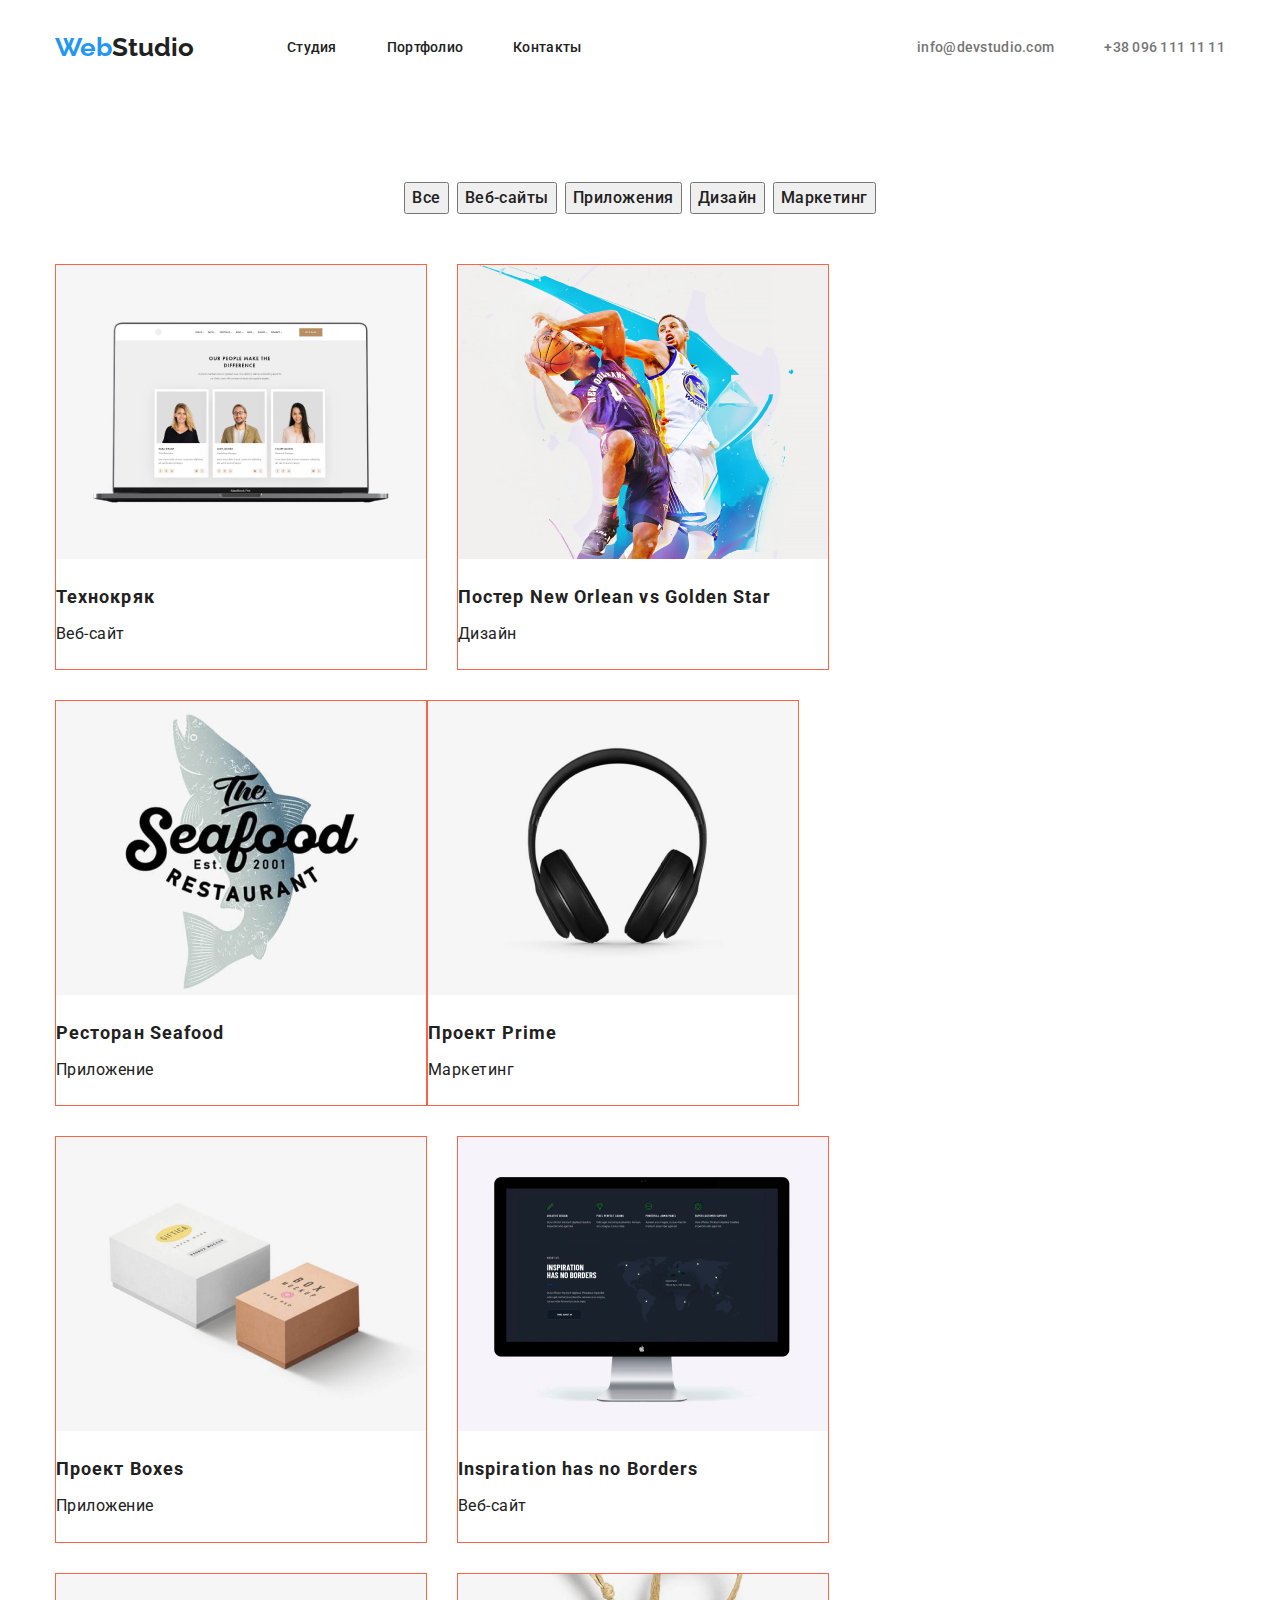
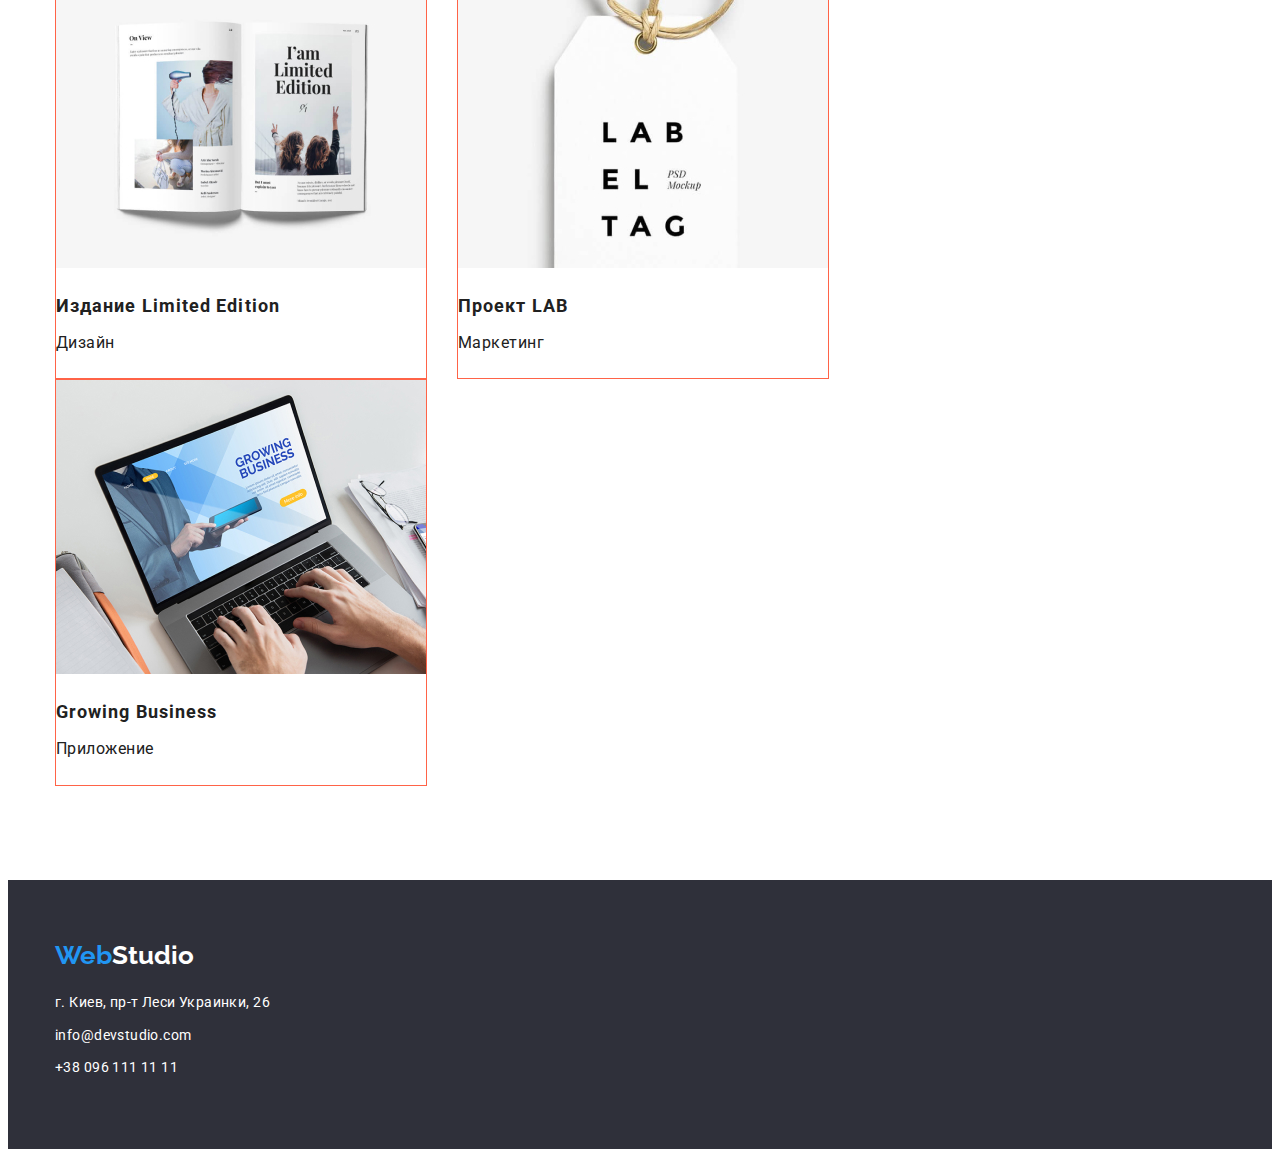
==== commit d48a6a25: "today" ====
--- a/portfolio.html
+++ b/portfolio.html
@@ -67,55 +67,76 @@
 
             <ul class="portfolio-list list">
                <li class="portfolio-list-item">
-                    <img src="./imiges/img.jpg" alt="страница сайта" width="370" >
+                   
+                    <img class="portfolio-image" src="./imiges/img.jpg" alt="страница сайта" width="370" >
                     <h2 class="portfolio-list-title">Технокряк</h2>
                     <p class="portfolio-list-paragraph">Веб-сайт</p>
+                    
                </li>
+            
+            
                 <li class="portfolio-list-item">
-                    <img src="./imiges/basketball.jpg" alt="баскетбол" width="370">
+                    
+                    <img class="portfolio-image" src="./imiges/basketball.jpg" alt="баскетбол" width="370">
                     <h2 class="portfolio-list-title">Постер New Orlean vs Golden Star</h2>
                     <p class="portfolio-list-paragraph">Дизайн</p>
+                    
                 </li>
+
                 <li class="portfolio-list-item">
-                    <img src="./imiges/seafood.jpg" alt="логотип ресторана" width="370">
+                    
+                    <img class="portfolio-image" src="./imiges/seafood.jpg" alt="логотип ресторана" width="370">
                     <h2 class="portfolio-list-title">Ресторан Seafood</h2>
                     <p class="portfolio-list-paragraph">Приложение</p>
+                    
                </li>
 
                <li class="portfolio-list-item">
-                    <img src="./imiges/prime.jpg" alt="наушники" width="370">
+                   
+                    <img class="portfolio-image" src="./imiges/prime.jpg" alt="наушники" width="370">
                     <h2 class="portfolio-list-title">Проект Prime</h2>
                     <p class="portfolio-list-paragraph">Маркетинг</p>
+                    
                 </li>
 
                 <li class="portfolio-list-item">
-                    <img src="./imiges/boxes.jpg" alt="коробки" width="370">
+                    
+                    <img class="portfolio-image" src="./imiges/boxes.jpg" alt="коробки" width="370">
                     <h2 class="portfolio-list-title">Проект Boxes</h2>
                     <p class="portfolio-list-paragraph">Приложение</p>
+                    
                 </li>
 
                 <li class="portfolio-list-item">
-                    <img src="./imiges/no-borders.jpg" alt="монитор" width="370">
+                    
+                    <img class="portfolio-image" src="./imiges/no-borders.jpg" alt="монитор" width="370">
                     <h2 class="portfolio-list-title">Inspiration has no Borders</h2>
                     <p class="portfolio-list-paragraph">Веб-сайт</p>
+                    
                 </li>
 
                 <li class="portfolio-list-item">
-                    <img src="./imiges/book.jpg" alt="книга" width="370">
+                    
+                    <img class="portfolio-image" src="./imiges/book.jpg" alt="книга" width="370">
                     <h2 class="portfolio-list-title">Издание Limited Edition</h2>
                     <p class="portfolio-list-paragraph">Дизайн</p>
+                    
                 </li>
 
                 <li class="portfolio-list-item">
-                    <img src="./imiges/lab.jpg" alt="бирка" width="370">
+                    
+                    <img class="portfolio-image" src="./imiges/lab.jpg" alt="бирка" width="370">
                     <h2 class="portfolio-list-title">Проект LAB</h2>
                     <p class="portfolio-list-paragraph">Маркетинг</p>
+                    
                 </li>
 
                 <li class="portfolio-list-item">
-                    <img src="./imiges/notebook.jpg" alt="ноутбук" width="">
+                    
+                    <img class="portfolio-image" src="./imiges/notebook.jpg" alt="ноутбук" width="">
                     <h2 class="portfolio-list-title">Growing Business</h2>
                     <p class="portfolio-list-paragraph">Приложение</p>
+                    
                 </li>
             </ul>
             </div>
--- a/css/styles.css
+++ b/css/styles.css
@@ -38,7 +38,6 @@
   display: flex;
   align-items: center;
   height: 80px;
-  border: 1px solid tomato;
 }
 
 :root {
@@ -95,10 +94,6 @@
 .nav-link .item + .item {
   margin-left: 50px;
 }
-/*.mail-link {
-  margin-right: 50px;
-}
-*/
 
 /*----------------hero------------------------*/
 
@@ -123,8 +118,7 @@
   justify-content: center;
 }
 
-.skills-list .item {
-  max-width: 270;
+.skills-list-item {
 }
 
 /*----------------work-list-container--------------*/
@@ -353,12 +347,14 @@
   font-size: 18px;
   line-height: 2;
   letter-spacing: 0.06em;
+  margin-bottom: 4px;
 }
 
 .portfolio-list-paragraph {
   font-size: 16px;
   line-height: 1.9;
   letter-spacing: 0.03em;
+  margin-bottom: 20px;
 }
 /*------------filter-container----------*/
 .filter-container {
@@ -367,18 +363,34 @@
 .filter-section-list {
   display: flex;
   justify-content: center;
+  padding-top: 94px;
+  margin-bottom: 50px;
 }
 .filter-section-list .item:not(:last-child) {
   margin-right: 8px;
 }
 
+.portfolio-list {
+  display: flex;
+  flex-wrap: wrap;
+  padding-bottom: 94px;
+}
 .portfolio-list-item {
-  display: flex;
-  flex-wrap: wrap;
   margin-right: 30px;
-  background-color: tomato;
-}
-
-.portfolio-list-item: nth-child(3n) {
-  margin: 0;
-}
+  justify-content: center;
+  margin-bottom: 30px;
+  border: 1px solid tomato;
+}
+
+.portfolio-list-item:nth-child(3n) {
+  margin-right: 0;
+}
+
+.portfolio-list-item:nth-last-child(-n + 3) {
+  margin-bottom: 0;
+}
+
+.portfolio-image {
+  display: block;
+  margin-bottom: 20px;
+}
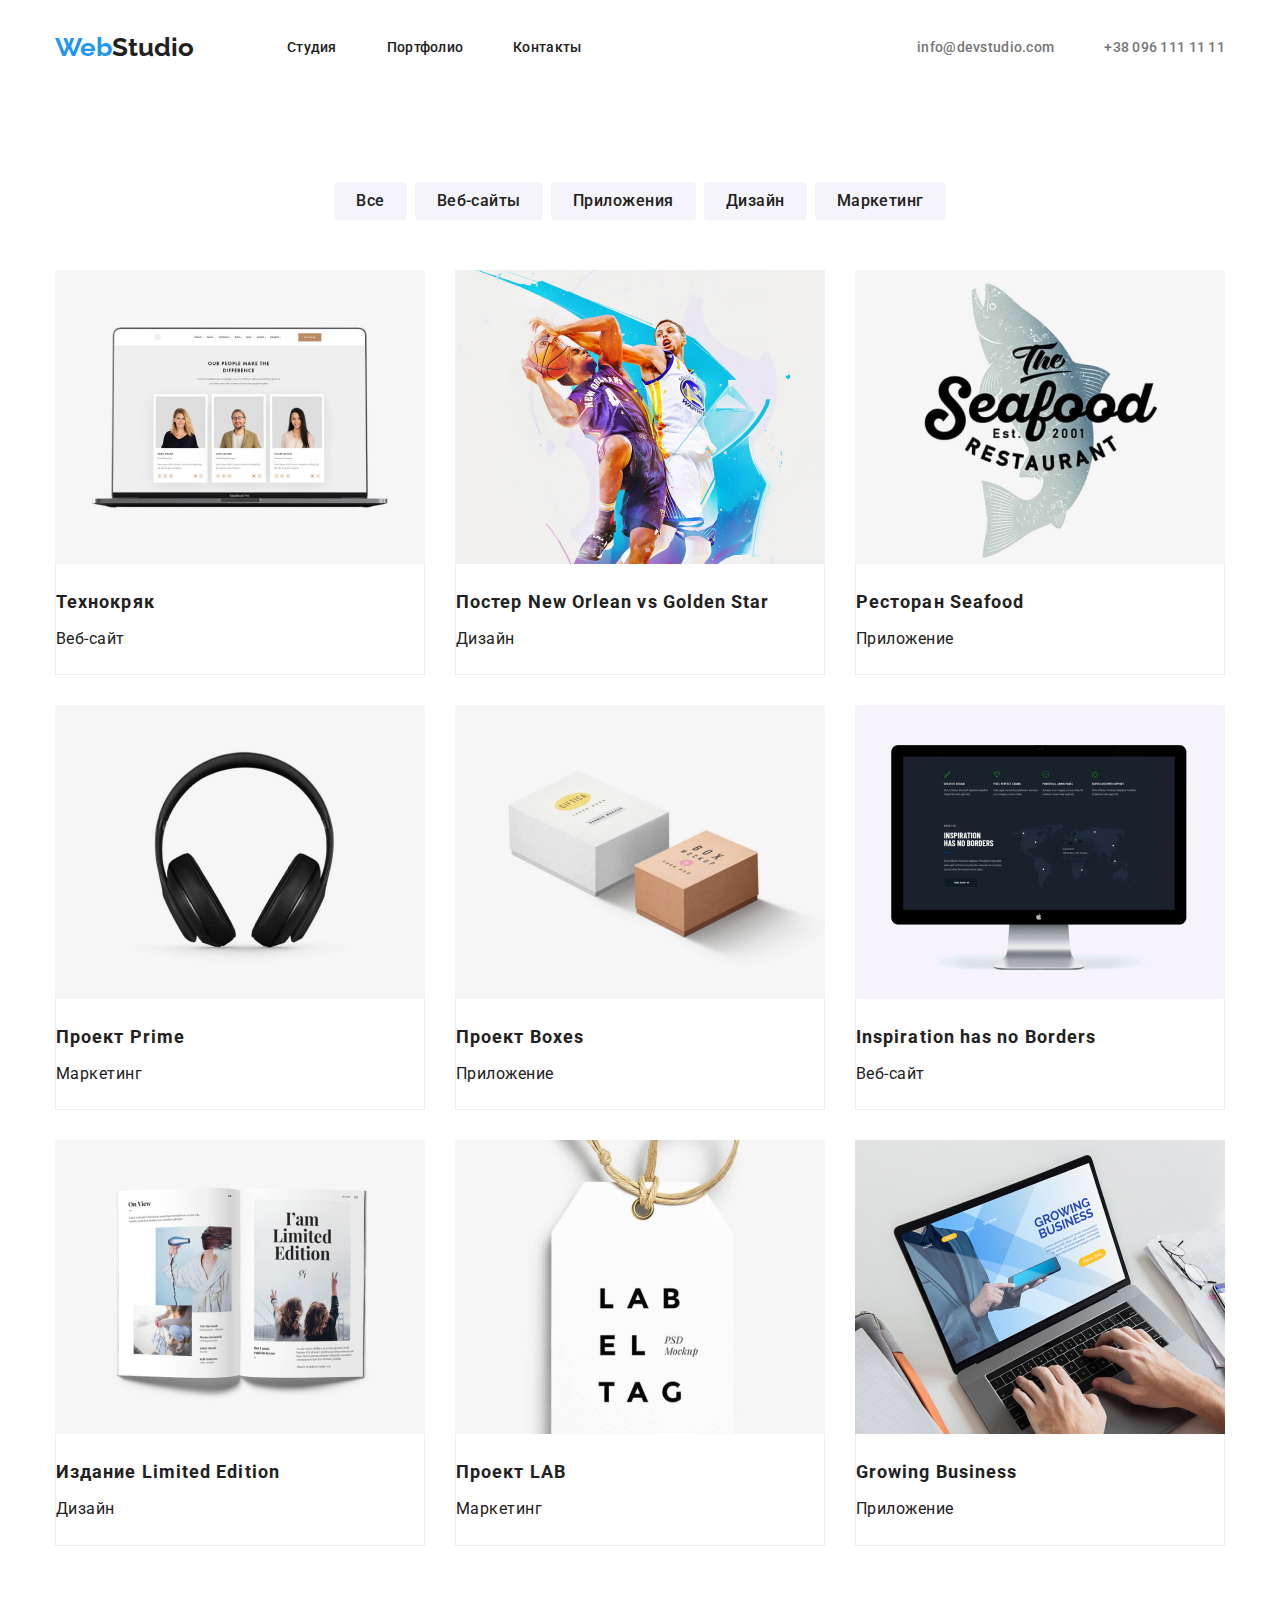
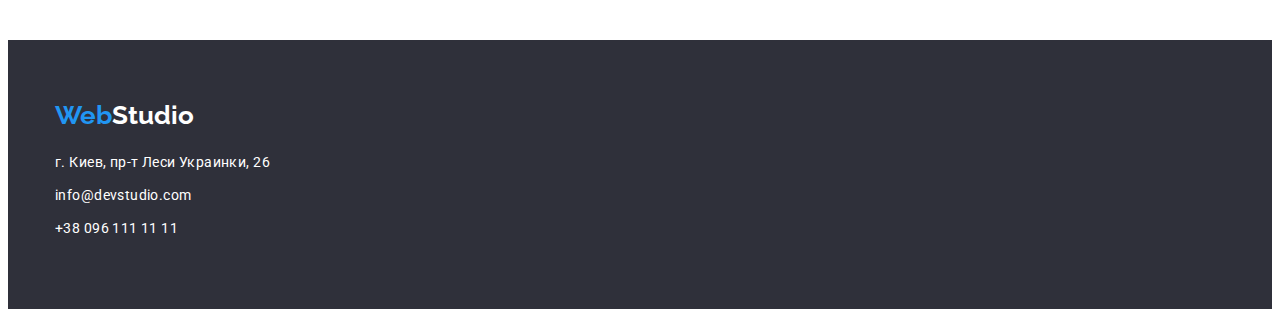
==== commit 1e79599b: "1" ====
--- a/portfolio.html
+++ b/portfolio.html
@@ -15,7 +15,7 @@
     <link rel="stylesheet" href="./css/styles.css">
 </head>
 <body>
-    <header>
+    <header class="header">
     <div class="container header-container">
         <div class="connect-header-logo">
             <a class="logo-title-up link" href=""><span class="logo-letters-up">Web</span>Studio</a>
@@ -69,74 +69,70 @@
                <li class="portfolio-list-item">
                    
                     <img class="portfolio-image" src="./imiges/img.jpg" alt="страница сайта" width="370" >
+                    <div class="portfolio-cards">
                     <h2 class="portfolio-list-title">Технокряк</h2>
                     <p class="portfolio-list-paragraph">Веб-сайт</p>
-                    
+                    </div>
                </li>
-            
-            
                 <li class="portfolio-list-item">
-                    
                     <img class="portfolio-image" src="./imiges/basketball.jpg" alt="баскетбол" width="370">
+                    <div class="portfolio-cards">
                     <h2 class="portfolio-list-title">Постер New Orlean vs Golden Star</h2>
                     <p class="portfolio-list-paragraph">Дизайн</p>
-                    
+                    </div>
                 </li>
-
                 <li class="portfolio-list-item">
                     
                     <img class="portfolio-image" src="./imiges/seafood.jpg" alt="логотип ресторана" width="370">
+                    <div class="portfolio-cards">
                     <h2 class="portfolio-list-title">Ресторан Seafood</h2>
                     <p class="portfolio-list-paragraph">Приложение</p>
-                    
+                    </div>
                </li>
-
                <li class="portfolio-list-item">
-                   
                     <img class="portfolio-image" src="./imiges/prime.jpg" alt="наушники" width="370">
+                    <div class="portfolio-cards">
                     <h2 class="portfolio-list-title">Проект Prime</h2>
                     <p class="portfolio-list-paragraph">Маркетинг</p>
+                    </div>
+                </li>
+                <li class="portfolio-list-item">
+                    <img class="portfolio-image" src="./imiges/boxes.jpg" alt="коробки" width="370">
+                    <div class="portfolio-cards">
+                    <h2 class="portfolio-list-title">Проект Boxes</h2>
+                    <p class="portfolio-list-paragraph">Приложение</p>
+                    </div>
+                </li>
+                <li class="portfolio-list-item">
+                    <img class="portfolio-image" src="./imiges/no-borders.jpg" alt="монитор" width="370">
+                    <div class="portfolio-cards">
+                    <h2 class="portfolio-list-title">Inspiration has no Borders</h2>
+                    <p class="portfolio-list-paragraph">Веб-сайт</p>
+                    </div>
                     
                 </li>
-
                 <li class="portfolio-list-item">
-                    
-                    <img class="portfolio-image" src="./imiges/boxes.jpg" alt="коробки" width="370">
-                    <h2 class="portfolio-list-title">Проект Boxes</h2>
-                    <p class="portfolio-list-paragraph">Приложение</p>
+                    <img class="portfolio-image" src="./imiges/book.jpg" alt="книга" width="370">
+                    <div class="portfolio-cards">
+                    <h2 class="portfolio-list-title">Издание Limited Edition</h2>
+                    <p class="portfolio-list-paragraph">Дизайн</p>
+                    </div>
                     
                 </li>
-
                 <li class="portfolio-list-item">
-                    
-                    <img class="portfolio-image" src="./imiges/no-borders.jpg" alt="монитор" width="370">
-                    <h2 class="portfolio-list-title">Inspiration has no Borders</h2>
-                    <p class="portfolio-list-paragraph">Веб-сайт</p>
+                    <img class="portfolio-image" src="./imiges/lab.jpg" alt="бирка" width="370">
+                    <div class="portfolio-cards">
+                    <h2 class="portfolio-list-title">Проект LAB</h2>
+                    <p class="portfolio-list-paragraph">Маркетинг</p>
+                    </div>
                     
                 </li>
-
                 <li class="portfolio-list-item">
-                    
-                    <img class="portfolio-image" src="./imiges/book.jpg" alt="книга" width="370">
-                    <h2 class="portfolio-list-title">Издание Limited Edition</h2>
-                    <p class="portfolio-list-paragraph">Дизайн</p>
-                    
-                </li>
-
-                <li class="portfolio-list-item">
-                    
-                    <img class="portfolio-image" src="./imiges/lab.jpg" alt="бирка" width="370">
-                    <h2 class="portfolio-list-title">Проект LAB</h2>
-                    <p class="portfolio-list-paragraph">Маркетинг</p>
-                    
-                </li>
-
-                <li class="portfolio-list-item">
-                    
-                    <img class="portfolio-image" src="./imiges/notebook.jpg" alt="ноутбук" width="">
+                    <img class="portfolio-image" src="./imiges/notebook.jpg" alt="ноутбук" width="370">
+                    <div class="portfolio-cards">
                     <h2 class="portfolio-list-title">Growing Business</h2>
                     <p class="portfolio-list-paragraph">Приложение</p>
-                    
+                    </div>
                 </li>
             </ul>
             </div>
--- a/css/styles.css
+++ b/css/styles.css
@@ -68,6 +68,7 @@
 
 .header {
   background-color: var(--header-bg-color);
+  border-bottom: #ececec;
 }
 .header-list {
   display: flex;
@@ -98,13 +99,17 @@
 /*----------------hero------------------------*/
 
 .hero-title {
-  display: block;
-  justify-content: center;
+  display: flex;
   padding-top: 200px;
-  padding-bottom: 280px;
+  margin-bottom: 30px;
 }
 
 .hero-container {
+  display: flex;
+  flex-direction: column;
+  align-items: center;
+  background-color: #2f303a;
+  width: auto;
 }
 /*----------------slill-container--------------*/
 
@@ -146,7 +151,14 @@
   display: flex;
   justify-content: center;
 }
-
+.team-cards {
+  width: 270px;
+  height: 368px;
+  background: #ffffff;
+  box-shadow: 0px 1px 3px rgba(0, 0, 0, 0.12), 0px 1px 1px rgba(0, 0, 0, 0.14),
+    0px 2px 1px rgba(0, 0, 0, 0.2);
+  border-radius: 0px 0px 4px 4px;
+}
 .team-list .item:not(:last-child) {
   margin-right: 30px;
 }
@@ -209,7 +221,7 @@
 
 /*оглавление героя*/
 .hero-title {
-  color: green;
+  color: var(--white-text-color);
   font-weight: 900;
   font-size: 44px;
   line-height: 1.4;
@@ -219,10 +231,6 @@
 }
 
 .hero-button {
-  cursor: pointer;
-}
-
-.hero-button {
   background-color: var(--accent-color);
   color: #ffffff;
   font-weight: 700;
@@ -230,6 +238,15 @@
   line-height: 1.87;
   width: 200px;
   height: 50px;
+  background: #2196f3;
+  box-shadow: 0px 4px 4px rgba(0, 0, 0, 0.15);
+  border-radius: 4px;
+  padding: 10px 32px;
+  border: transparent;
+  cursor: pointer;
+}
+.hero-btn-container {
+  padding-bottom: 200px;
 }
 
 .work-list-section .title {
@@ -330,6 +347,10 @@
   font-size: 16px;
   line-height: 1.6;
   letter-spacing: 0.03em;
+  padding: 6px 22px;
+  background-color: #f5f4fa;
+  border-radius: 4px;
+  border: transparent;
 }
 
 .filter-section-list .button:hover,
@@ -348,6 +369,7 @@
   line-height: 2;
   letter-spacing: 0.06em;
   margin-bottom: 4px;
+  padding-top: 20px;
 }
 
 .portfolio-list-paragraph {
@@ -357,8 +379,6 @@
   margin-bottom: 20px;
 }
 /*------------filter-container----------*/
-.filter-container {
-}
 
 .filter-section-list {
   display: flex;
@@ -369,7 +389,7 @@
 .filter-section-list .item:not(:last-child) {
   margin-right: 8px;
 }
-
+/*------------portfolio-list----------*/
 .portfolio-list {
   display: flex;
   flex-wrap: wrap;
@@ -379,7 +399,6 @@
   margin-right: 30px;
   justify-content: center;
   margin-bottom: 30px;
-  border: 1px solid tomato;
 }
 
 .portfolio-list-item:nth-child(3n) {
@@ -392,5 +411,10 @@
 
 .portfolio-image {
   display: block;
-  margin-bottom: 20px;
-}
+}
+
+.portfolio-cards {
+  border-left: 1px solid #eeeeee;
+  border-right: 1px solid #eeeeee;
+  border-bottom: 1px solid #eeeeee;
+}
